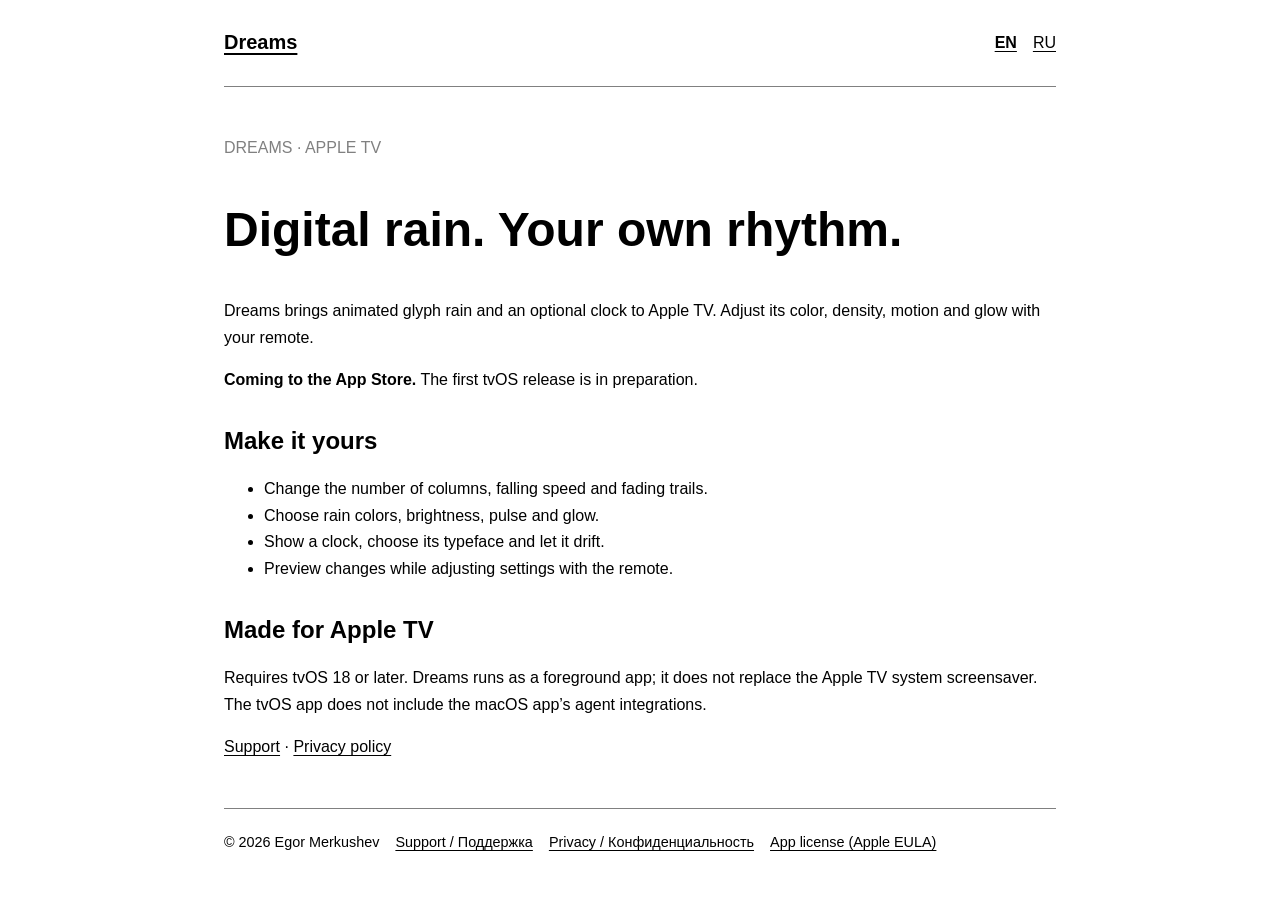
==== website/dreams/index.html @ 8d8b95d1 "Merge pull request #2 from SoundBlaster/codex/clarify-eula-link Clarify Apple EULA link labels" ====
<!doctype html>
<html lang="en"><head>
<meta charset="utf-8"><meta name="viewport" content="width=device-width, initial-scale=1">
<title>Dreams — Rain and a clock for Apple TV</title><meta name="description" content="Dreams for Apple TV: animated glyph rain, an optional clock, support and privacy information.">
<link rel="canonical" href="https://egormerkushev.ru/dreams/">
<link rel="stylesheet" href="styles.css"><script src="language.js" defer></script>
</head><body><header><a class="brand" data-local href="./">Dreams</a><nav aria-label="Language"><a href="?lang=en" data-language-choice="en" lang="en">EN</a><a href="?lang=ru" data-language-choice="ru" lang="ru">RU</a></nav></header>
<main><section lang="en" data-language="en" data-title="Dreams — Rain and a clock for Apple TV"><p class="eyebrow">DREAMS · APPLE TV</p>
<h1>Digital rain. Your own rhythm.</h1>
<p>Dreams brings animated glyph rain and an optional clock to Apple TV. Adjust its color, density, motion and glow with your remote.</p>
<p><strong>Coming to the App Store.</strong> The first tvOS release is in preparation.</p>
<h2>Make it yours</h2>
<ul><li>Change the number of columns, falling speed and fading trails.</li><li>Choose rain colors, brightness, pulse and glow.</li><li>Show a clock, choose its typeface and let it drift.</li><li>Preview changes while adjusting settings with the remote.</li></ul>
<h2>Made for Apple TV</h2><p>Requires tvOS 18 or later. Dreams runs as a foreground app; it does not replace the Apple TV system screensaver. The tvOS app does not include the macOS app’s agent integrations.</p>
<p><a data-local href="support/">Support</a> · <a data-local href="privacy/">Privacy policy</a></p></section><section lang="ru" data-language="ru" data-title="Dreams — дождь и часы для Apple TV"><p class="eyebrow">DREAMS · APPLE TV</p>
<h1>Цифровой дождь. В своём ритме.</h1>
<p>Dreams показывает на Apple TV анимированный дождь из глифов и необязательные часы. Настраивайте цвет, плотность, движение и свечение с пульта.</p>
<p><strong>Скоро в App Store.</strong> Первый релиз для tvOS готовится к выпуску.</p>
<h2>Настройте под себя</h2><ul><li>Меняйте число столбцов, скорость падения и затухание следов.</li><li>Выбирайте цвет, яркость, пульсацию и свечение.</li><li>Включайте часы, выбирайте шрифт и плавное перемещение.</li><li>Наблюдайте изменения прямо во время настройки с пульта.</li></ul>
<h2>Для Apple TV</h2><p>Нужна tvOS 18 или новее. Dreams работает как открытое приложение и не заменяет системную заставку Apple TV. Версия для tvOS не включает агентские интеграции приложения для macOS.</p>
<p><a data-local href="support/">Поддержка</a> · <a data-local href="privacy/">Конфиденциальность</a></p></section></main>
<footer><span>© 2026 Egor Merkushev</span><a data-local href="support/">Support / Поддержка</a><a data-local href="privacy/">Privacy / Конфиденциальность</a><a href="https://www.apple.com/legal/internet-services/itunes/dev/stdeula/"><span lang="en" data-language="en">App license (Apple EULA)</span><span lang="ru" data-language="ru">Лицензия приложения (Apple EULA)</span></a></footer>
</body></html>
---- website/dreams/styles.css ----
:root { color-scheme: light dark; font-family: -apple-system, BlinkMacSystemFont, "Segoe UI", sans-serif; line-height: 1.65; }
body { max-width: 52rem; margin: 0 auto; padding: 1.5rem; }
header, footer, nav { display: flex; flex-wrap: wrap; gap: 1rem; align-items: center; }
header { justify-content: space-between; padding-bottom: 1.5rem; border-bottom: 1px solid GrayText; }
.brand { font-size: 1.25rem; font-weight: 700; }
main { padding: 2rem 0; min-height: 50vh; }
h1 { line-height: 1.2; font-size: clamp(2rem, 7vw, 3rem); }
h2 { line-height: 1.3; margin-top: 2rem; }
a { color: inherit; text-underline-offset: .2em; overflow-wrap: anywhere; }
a:focus-visible { outline: 3px solid Highlight; outline-offset: 4px; }
nav a, footer a { padding: .35rem 0; }
[aria-current="page"] { font-weight: 700; }
footer { padding-top: 1rem; border-top: 1px solid GrayText; font-size: .9rem; }
.updated, .eyebrow { color: GrayText; }
[hidden] { display: none !important; }
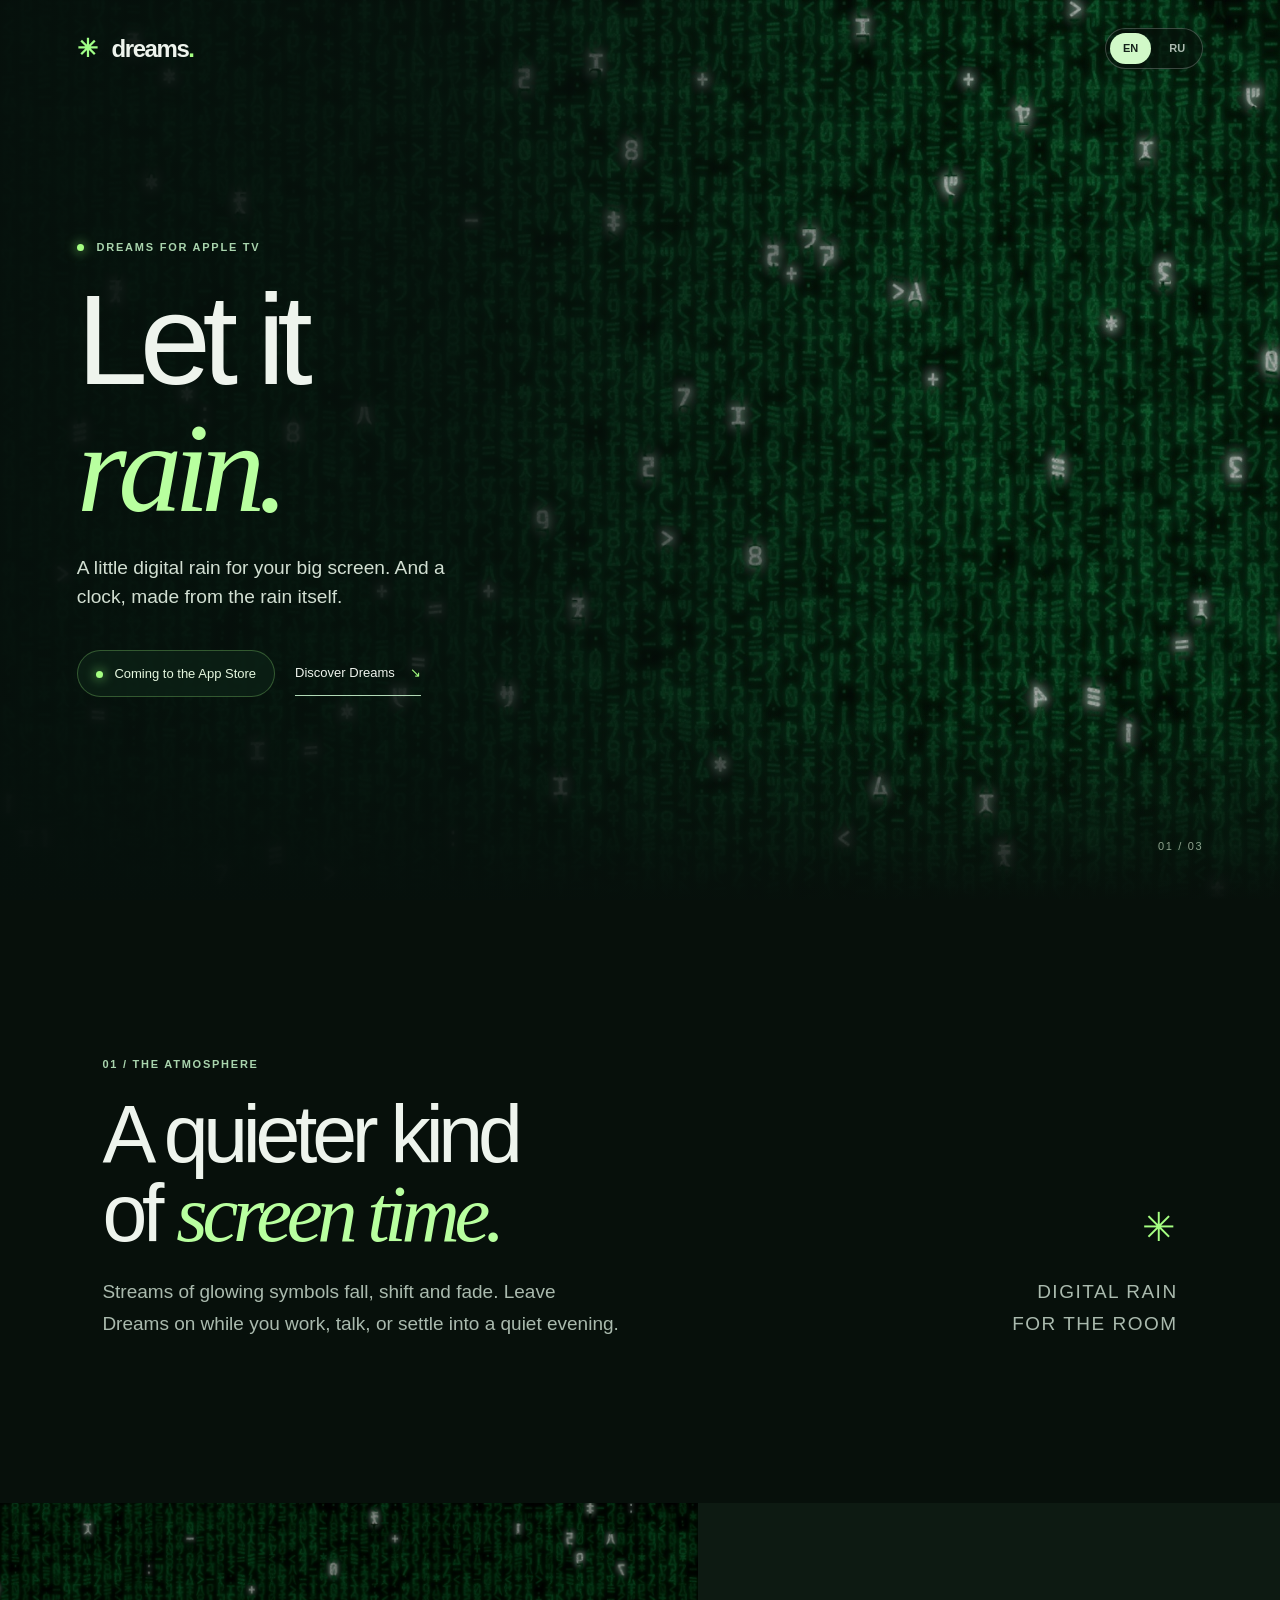
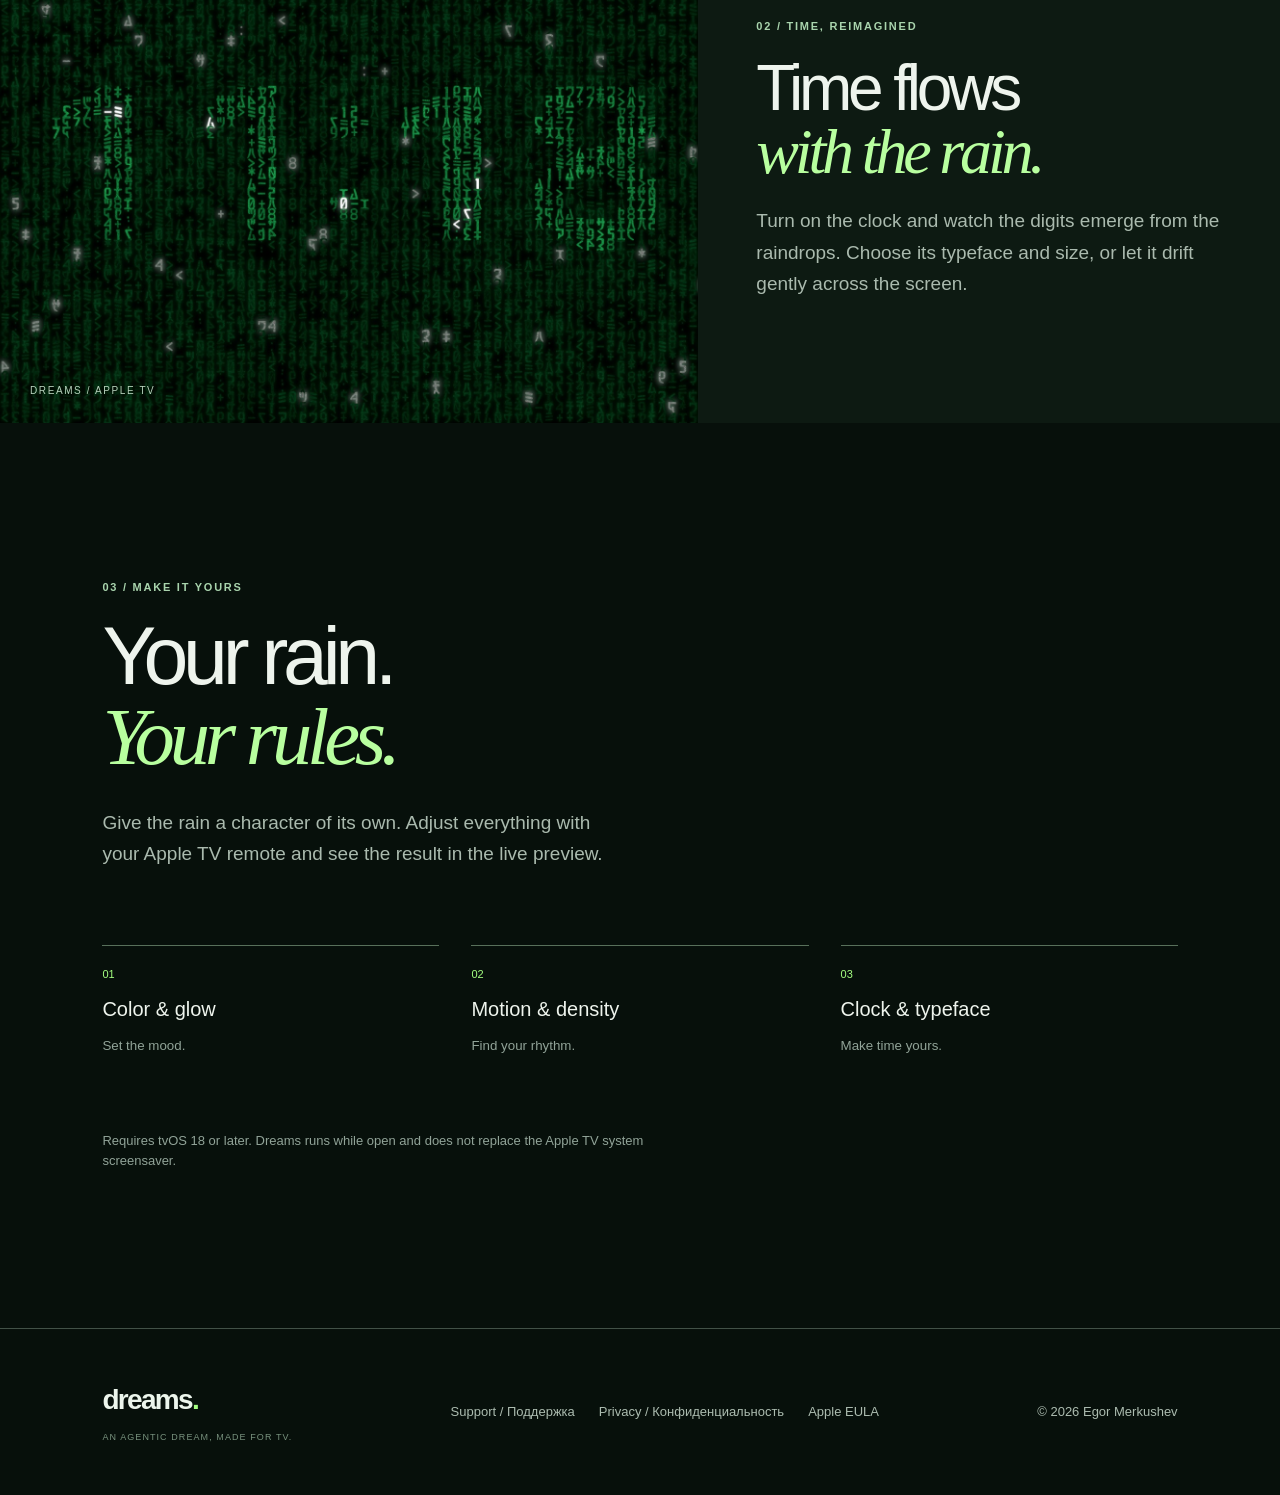
==== commit e0c4e4f9: "Merge pull request #3 from SoundBlaster/codex/dreams-landing Design Dreams TV website" ====
--- a/website/dreams/index.html
+++ b/website/dreams/index.html
@@ -1,23 +1,18 @@
 <!doctype html>
 <html lang="en"><head>
 <meta charset="utf-8"><meta name="viewport" content="width=device-width, initial-scale=1">
-<title>Dreams — Rain and a clock for Apple TV</title><meta name="description" content="Dreams for Apple TV: animated glyph rain, an optional clock, support and privacy information.">
+<title>Dreams — Digital rain for Apple TV</title><meta name="description" content="Digital rain and a clock for Apple TV. Set the mood with Dreams.">
 <link rel="canonical" href="https://egormerkushev.ru/dreams/">
-<link rel="stylesheet" href="styles.css"><script src="language.js" defer></script>
-</head><body><header><a class="brand" data-local href="./">Dreams</a><nav aria-label="Language"><a href="?lang=en" data-language-choice="en" lang="en">EN</a><a href="?lang=ru" data-language-choice="ru" lang="ru">RU</a></nav></header>
-<main><section lang="en" data-language="en" data-title="Dreams — Rain and a clock for Apple TV"><p class="eyebrow">DREAMS · APPLE TV</p>
-<h1>Digital rain. Your own rhythm.</h1>
-<p>Dreams brings animated glyph rain and an optional clock to Apple TV. Adjust its color, density, motion and glow with your remote.</p>
-<p><strong>Coming to the App Store.</strong> The first tvOS release is in preparation.</p>
-<h2>Make it yours</h2>
-<ul><li>Change the number of columns, falling speed and fading trails.</li><li>Choose rain colors, brightness, pulse and glow.</li><li>Show a clock, choose its typeface and let it drift.</li><li>Preview changes while adjusting settings with the remote.</li></ul>
-<h2>Made for Apple TV</h2><p>Requires tvOS 18 or later. Dreams runs as a foreground app; it does not replace the Apple TV system screensaver. The tvOS app does not include the macOS app’s agent integrations.</p>
-<p><a data-local href="support/">Support</a> · <a data-local href="privacy/">Privacy policy</a></p></section><section lang="ru" data-language="ru" data-title="Dreams — дождь и часы для Apple TV"><p class="eyebrow">DREAMS · APPLE TV</p>
-<h1>Цифровой дождь. В своём ритме.</h1>
-<p>Dreams показывает на Apple TV анимированный дождь из глифов и необязательные часы. Настраивайте цвет, плотность, движение и свечение с пульта.</p>
-<p><strong>Скоро в App Store.</strong> Первый релиз для tvOS готовится к выпуску.</p>
-<h2>Настройте под себя</h2><ul><li>Меняйте число столбцов, скорость падения и затухание следов.</li><li>Выбирайте цвет, яркость, пульсацию и свечение.</li><li>Включайте часы, выбирайте шрифт и плавное перемещение.</li><li>Наблюдайте изменения прямо во время настройки с пульта.</li></ul>
-<h2>Для Apple TV</h2><p>Нужна tvOS 18 или новее. Dreams работает как открытое приложение и не заменяет системную заставку Apple TV. Версия для tvOS не включает агентские интеграции приложения для macOS.</p>
-<p><a data-local href="support/">Поддержка</a> · <a data-local href="privacy/">Конфиденциальность</a></p></section></main>
-<footer><span>© 2026 Egor Merkushev</span><a data-local href="support/">Support / Поддержка</a><a data-local href="privacy/">Privacy / Конфиденциальность</a><a href="https://www.apple.com/legal/internet-services/itunes/dev/stdeula/"><span lang="en" data-language="en">App license (Apple EULA)</span><span lang="ru" data-language="ru">Лицензия приложения (Apple EULA)</span></a></footer>
+<link rel="stylesheet" href="styles.css"><link rel="stylesheet" href="landing.css"><script src="language.js" defer></script>
+</head><body class="landing">
+<header class="topbar"><a class="brand" data-local href="./"><span class="brand-mark">✳</span> dreams<span class="brand-dot">.</span></a><nav aria-label="Language"><a href="?lang=en" data-language-choice="en" lang="en">EN</a><a href="?lang=ru" data-language-choice="ru" lang="ru">RU</a></nav></header>
+<main>
+<section class="hero"><div class="hero-media" aria-hidden="true"><video autoplay muted loop playsinline preload="metadata" poster="assets/rain.jpg"><source src="assets/rain.mp4" type="video/mp4"></video></div><div class="hero-shade"></div><div class="hero-copy">
+<div lang="en" data-language="en" data-title="Dreams — Digital rain for Apple TV"><p class="kicker"><span class="dot"></span> DREAMS FOR APPLE TV</p><h1>Let it<br><em>rain.</em></h1><p class="hero-text">A little digital rain for your big screen. And a clock, made from the rain itself.</p><div class="hero-action"><span class="status"><span class="dot"></span> Coming to the App Store</span><a href="#discover">Discover Dreams <span aria-hidden="true">↘</span></a></div></div>
+<div lang="ru" data-language="ru" data-title="Dreams — цифровой дождь для Apple TV"><p class="kicker"><span class="dot"></span> DREAMS ДЛЯ APPLE TV</p><h1>Пусть идёт<br><em>дождь.</em></h1><p class="hero-text">Немного цифрового дождя на большом экране. И часы, которые складываются из его капель.</p><div class="hero-action"><span class="status"><span class="dot"></span> Скоро в App Store</span><a href="#discover">Узнать о Dreams <span aria-hidden="true">↘</span></a></div></div>
+</div><span class="hero-index" aria-hidden="true">01 / 03</span></section>
+<section id="discover" class="intro"><div lang="en" data-language="en"><p class="section-label">01 / THE ATMOSPHERE</p><h2>A quieter kind<br>of <em>screen time.</em></h2><p>Streams of glowing symbols fall, shift and fade. Leave Dreams on while you work, talk, or settle into a quiet evening.</p></div><div lang="ru" data-language="ru"><p class="section-label">01 / АТМОСФЕРА</p><h2>Немного тишины<br>на <em>большом экране.</em></h2><p>Потоки светящихся символов падают, меняются и постепенно растворяются. Оставьте Dreams фоном для работы, разговора или тихого вечера.</p></div><div class="intro-note"><span>✳</span><p>DIGITAL RAIN<br>FOR THE ROOM</p></div></section>
+<section class="clock-section"><div class="clock-image"><img src="assets/clock.jpg" alt="" loading="lazy"><span class="image-caption">DREAMS / APPLE TV</span></div><div class="clock-copy"><div lang="en" data-language="en"><p class="section-label">02 / TIME, REIMAGINED</p><h2>Time flows<br><em>with the rain.</em></h2><p>Turn on the clock and watch the digits emerge from the raindrops. Choose its typeface and size, or let it drift gently across the screen.</p></div><div lang="ru" data-language="ru"><p class="section-label">02 / ВРЕМЯ ВНУТРИ ДОЖДЯ</p><h2>Время течёт<br><em>вместе с дождём.</em></h2><p>Включите часы — цифры проступят из капель самого дождя. Выберите шрифт и размер или позвольте часам плавно перемещаться по экрану.</p></div></div></section>
+<section class="details"><div lang="en" data-language="en"><p class="section-label">03 / MAKE IT YOURS</p><h2>Your rain.<br><em>Your rules.</em></h2><p>Give the rain a character of its own. Adjust everything with your Apple TV remote and see the result in the live preview.</p><div class="detail-list"><div><span>01</span><strong>Color &amp; glow</strong><small>Set the mood.</small></div><div><span>02</span><strong>Motion &amp; density</strong><small>Find your rhythm.</small></div><div><span>03</span><strong>Clock &amp; typeface</strong><small>Make time yours.</small></div></div><p class="fine-print">Requires tvOS 18 or later. Dreams runs while open and does not replace the Apple TV system screensaver.</p></div><div lang="ru" data-language="ru"><p class="section-label">03 / НАСТРОЙТЕ ПОД СЕБЯ</p><h2>Ваш дождь.<br><em>Ваши правила.</em></h2><p>У дождя может быть свой характер. Меняйте настройки с пульта Apple TV и сразу смотрите на результат.</p><div class="detail-list"><div><span>01</span><strong>Цвет и свечение</strong><small>Создайте настроение.</small></div><div><span>02</span><strong>Движение и плотность</strong><small>Найдите свой ритм.</small></div><div><span>03</span><strong>Часы и шрифт</strong><small>Добавьте время.</small></div></div><p class="fine-print">Требуется tvOS 18 или новее. Dreams работает, пока открыт, и не заменяет системную заставку Apple TV.</p></div></section>
+</main><footer><div class="footer-brand">dreams<span>.</span><small>AN AGENTIC DREAM, MADE FOR TV.</small></div><div class="footer-links"><a data-local href="support/">Support / Поддержка</a><a data-local href="privacy/">Privacy / Конфиденциальность</a><a href="https://www.apple.com/legal/internet-services/itunes/dev/stdeula/">Apple EULA</a></div><span class="copyright">© 2026 Egor Merkushev</span></footer>
 </body></html>
--- a/website/dreams/landing.css
+++ b/website/dreams/landing.css
@@ -0,0 +1,68 @@
+:root { scroll-behavior: smooth; }
+body.landing { max-width: none; margin: 0; padding: 0; background: #07100b; color: #eef4ed; font-family: -apple-system, BlinkMacSystemFont, "Segoe UI", sans-serif; line-height: 1.5; }
+.landing * { box-sizing: border-box; }
+.landing a { text-decoration: none; }
+.landing .topbar { position: absolute; z-index: 3; top: 0; width: 100%; padding: 28px 6%; border: 0; }
+.landing .brand { font-size: 24px; font-weight: 700; letter-spacing: -.06em; }
+.brand-mark { color: #a0ff87; display: inline-block; font-size: 25px; margin-right: 10px; }
+.brand-dot, .footer-brand span { color: #a5ff82; }
+.landing nav { gap: 5px; border: 1px solid #ffffff38; padding: 4px; border-radius: 40px; background: #07100b99; }
+.landing nav a { font: 600 11px/1 sans-serif; padding: 10px 13px; border-radius: 30px; color: #acbbb0; }
+.landing nav a[aria-current] { background: #d1f9c8; color: #14221a; }
+.landing main { padding: 0; }
+.hero { position: relative; min-height: min(850px, 100svh); min-height: max(670px, 100svh); display: flex; align-items: center; overflow: hidden; background: #020906; }
+.hero-media, .hero-shade { position: absolute; inset: 0; }
+.hero-media video { width: 100%; height: 100%; object-fit: cover; opacity: .8; }
+.hero-shade { background: linear-gradient(90deg, #06100cf5 0%, #06100cd9 35%, #06100c38 75%), linear-gradient(0deg,#07100b 0%,transparent 22%); }
+.hero-copy { z-index: 1; width: min(900px, 90%); padding: 140px 6% 115px; }
+.kicker, .section-label { color: #a9d4ad; letter-spacing: .16em; font-size: 11px; font-weight: 700; }
+.dot { display: inline-block; width: 7px; height: 7px; background: #a5ff82; border-radius: 50%; margin-right: 8px; box-shadow: 0 0 12px #8aff79; }
+.landing h1, .landing h2 { font-weight: 500; letter-spacing: -.065em; margin: 22px 0; line-height: .99; }
+.landing h1 { font-size: clamp(76px, 10vw, 160px); }
+.landing h2 { font-size: clamp(48px, 6.3vw, 96px); }
+.landing h1 em, .landing h2 em { color: #b8ff9f; font-family: Georgia, serif; font-weight: 400; font-style: italic; letter-spacing: -.065em; }
+.hero-text { max-width: 420px; font-size: clamp(17px, 1.5vw, 21px); color: #d2dfd2; }
+.hero-action { display: flex; align-items: center; flex-wrap: wrap; gap: 20px; margin-top: 38px; font-size: 13px; }
+.status { border-radius: 40px; color: #e5f7df; border: 1px solid #a5ff8244; background: #0c2216c9; padding: 13px 18px; }
+.hero-action a { padding: 12px 0; border-bottom: 1px solid #b1d9b6; }
+.hero-action a span { color: #a5ff82; margin-left: 12px; }
+.hero-index { position: absolute; right: 6%; bottom: 46px; color: #8ca18c; font-size: 11px; letter-spacing: .15em; }
+.intro, .details { padding: 145px 8%; max-width: 1600px; margin: auto; }
+.intro { display: flex; justify-content: space-between; align-items: end; gap: 30px; }
+.intro > div:first-child, .intro > div:nth-child(2) { max-width: 760px; }
+.intro p:not(.section-label), .clock-copy p:not(.section-label), .details > div > p:not(.section-label):not(.fine-print) { max-width: 520px; font-size: 19px; line-height: 1.65; color: #aabaae; }
+.intro-note { color: #78927e; font-size: 10px; letter-spacing: .15em; text-align: right; flex: none; }
+.intro-note span { color: #a5ff82; font-size: 40px; }
+.clock-section { display: grid; grid-template-columns: 1.2fr 1fr; align-items: center; background: #0d1a12; }
+.clock-image { position: relative; overflow: hidden; min-height: 520px; }
+.clock-image img { width: 100%; height: 100%; position: absolute; object-fit: cover; }
+.image-caption { position: absolute; bottom: 25px; left: 30px; color: #b5d1bb; font-size: 10px; letter-spacing: .16em; }
+.clock-copy { padding: 90px 10%; }
+.clock-copy h2 { font-size: clamp(45px, 5vw, 76px); }
+.details h2 { margin-bottom: 30px; }
+.detail-list { display: grid; grid-template-columns: repeat(3, 1fr); gap: 32px; margin: 75px 0; }
+.detail-list div { border-top: 1px solid #58705b; padding-top: 20px; display: grid; gap: 12px; }
+.detail-list span { color: #a5ff82; font-size: 11px; }
+.detail-list strong { font-size: 20px; font-weight: 500; }
+.detail-list small, .fine-print { color: #91a398; }
+.fine-print { font-size: 13px; max-width: 570px; }
+.landing footer { border-top: 1px solid #425147; padding: 50px 8%; display: flex; justify-content: space-between; gap: 35px; font-size: 13px; color: #acbcb0; }
+.footer-brand { font-size: 28px; letter-spacing: -.06em; color: #ecf5ec; font-weight: 700; }
+.footer-brand small { display: block; font-size: 9px; letter-spacing: .12em; font-weight: 500; margin-top: 10px; color: #78927e; }
+.footer-links { display: flex; flex-wrap: wrap; gap: 24px; }
+@media (max-width: 700px) {
+  .landing .topbar { padding: 22px 6%; }
+  .hero { min-height: 760px; min-height: 100svh; }
+  .hero-shade { background: linear-gradient(90deg, #06100ce8, #06100c65), linear-gradient(0deg,#07100b,transparent 35%); }
+  .hero-copy { width: 100%; padding: 130px 6% 110px; }
+  .landing h1 { font-size: clamp(68px, 13vw, 105px); }
+  .intro, .details { padding: 90px 7%; }
+  .intro-note { display: none; }
+  .clock-section { grid-template-columns: 1fr; }
+  .clock-image { min-height: 300px; }
+  .clock-copy { padding: 70px 7% 90px; }
+  .detail-list { grid-template-columns: 1fr; gap: 22px; margin: 50px 0; }
+  .landing footer { align-items: start; flex-direction: column; padding: 45px 7%; }
+  .footer-links { flex-direction: column; gap: 12px; }
+}
+@media (prefers-reduced-motion: reduce) { :root { scroll-behavior: auto; } .hero-media video { visibility: hidden; } .hero-media { background: center/cover url("assets/rain.jpg"); } }
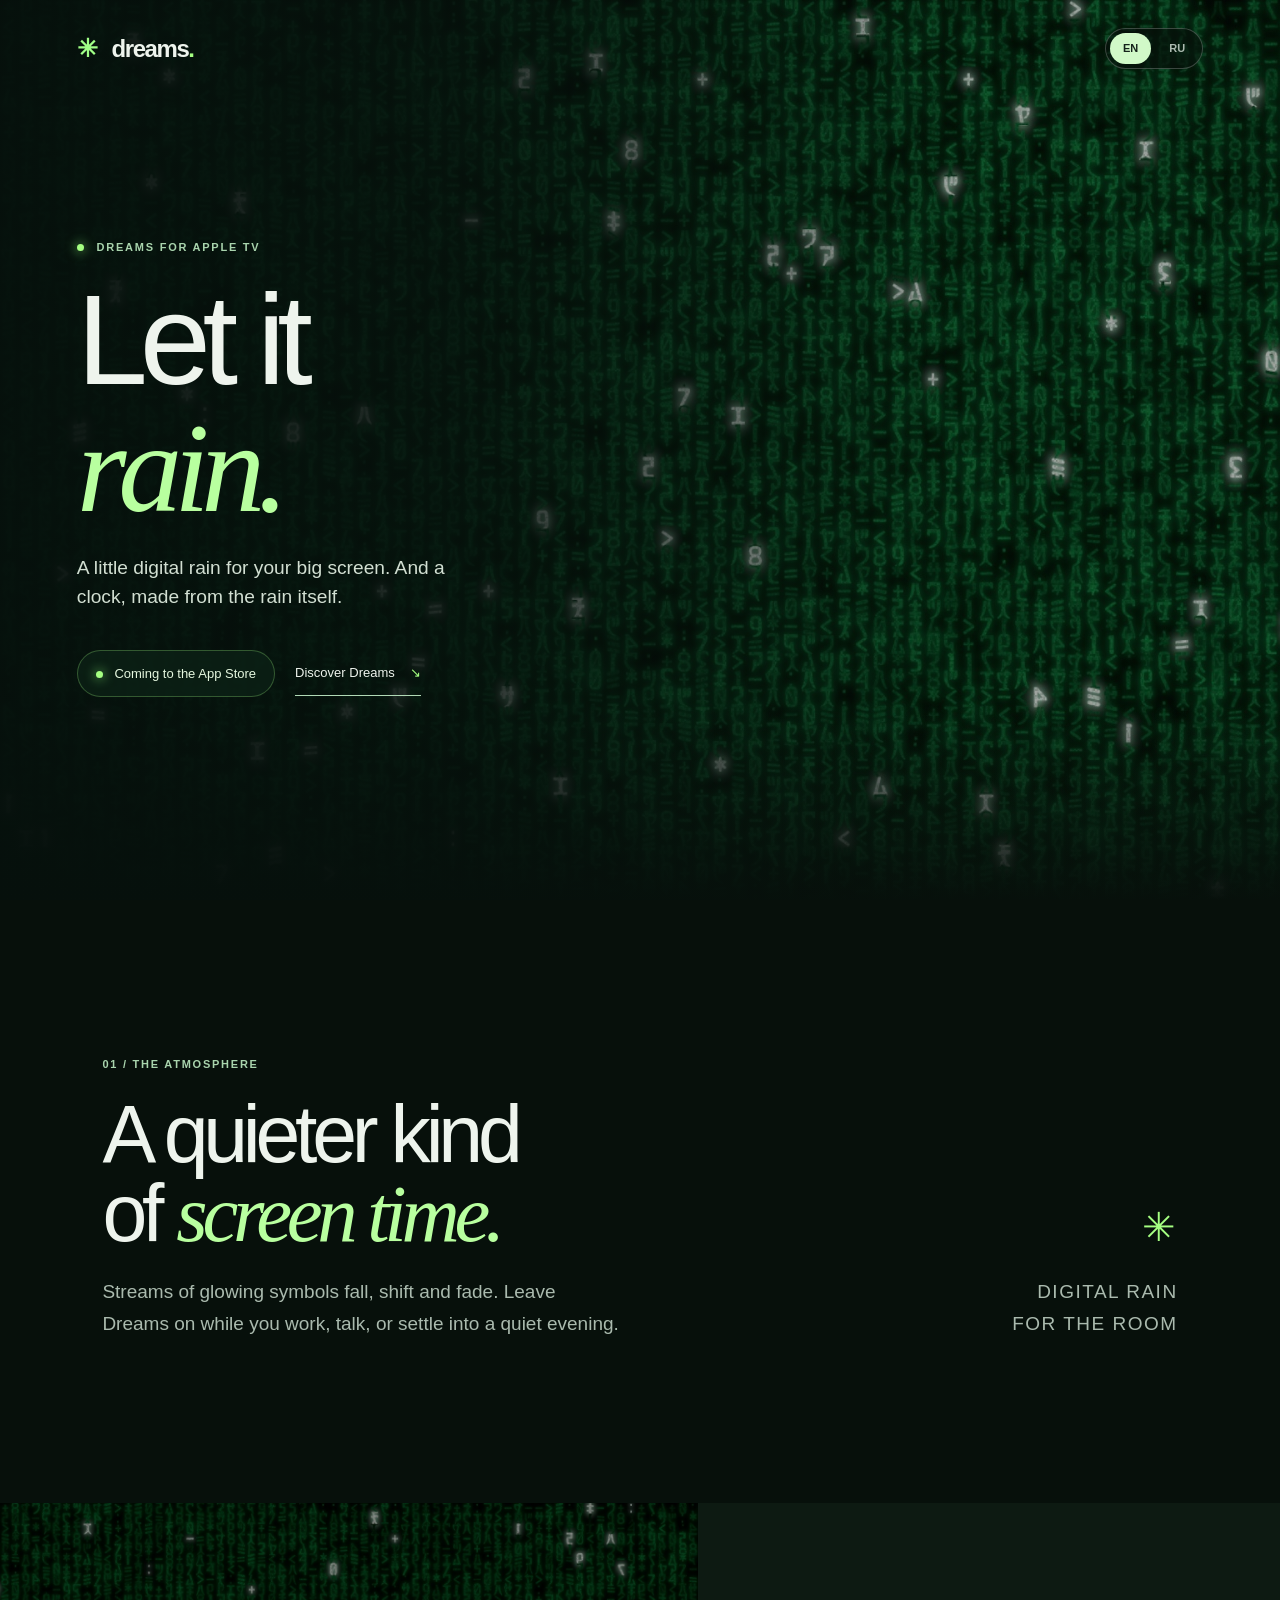
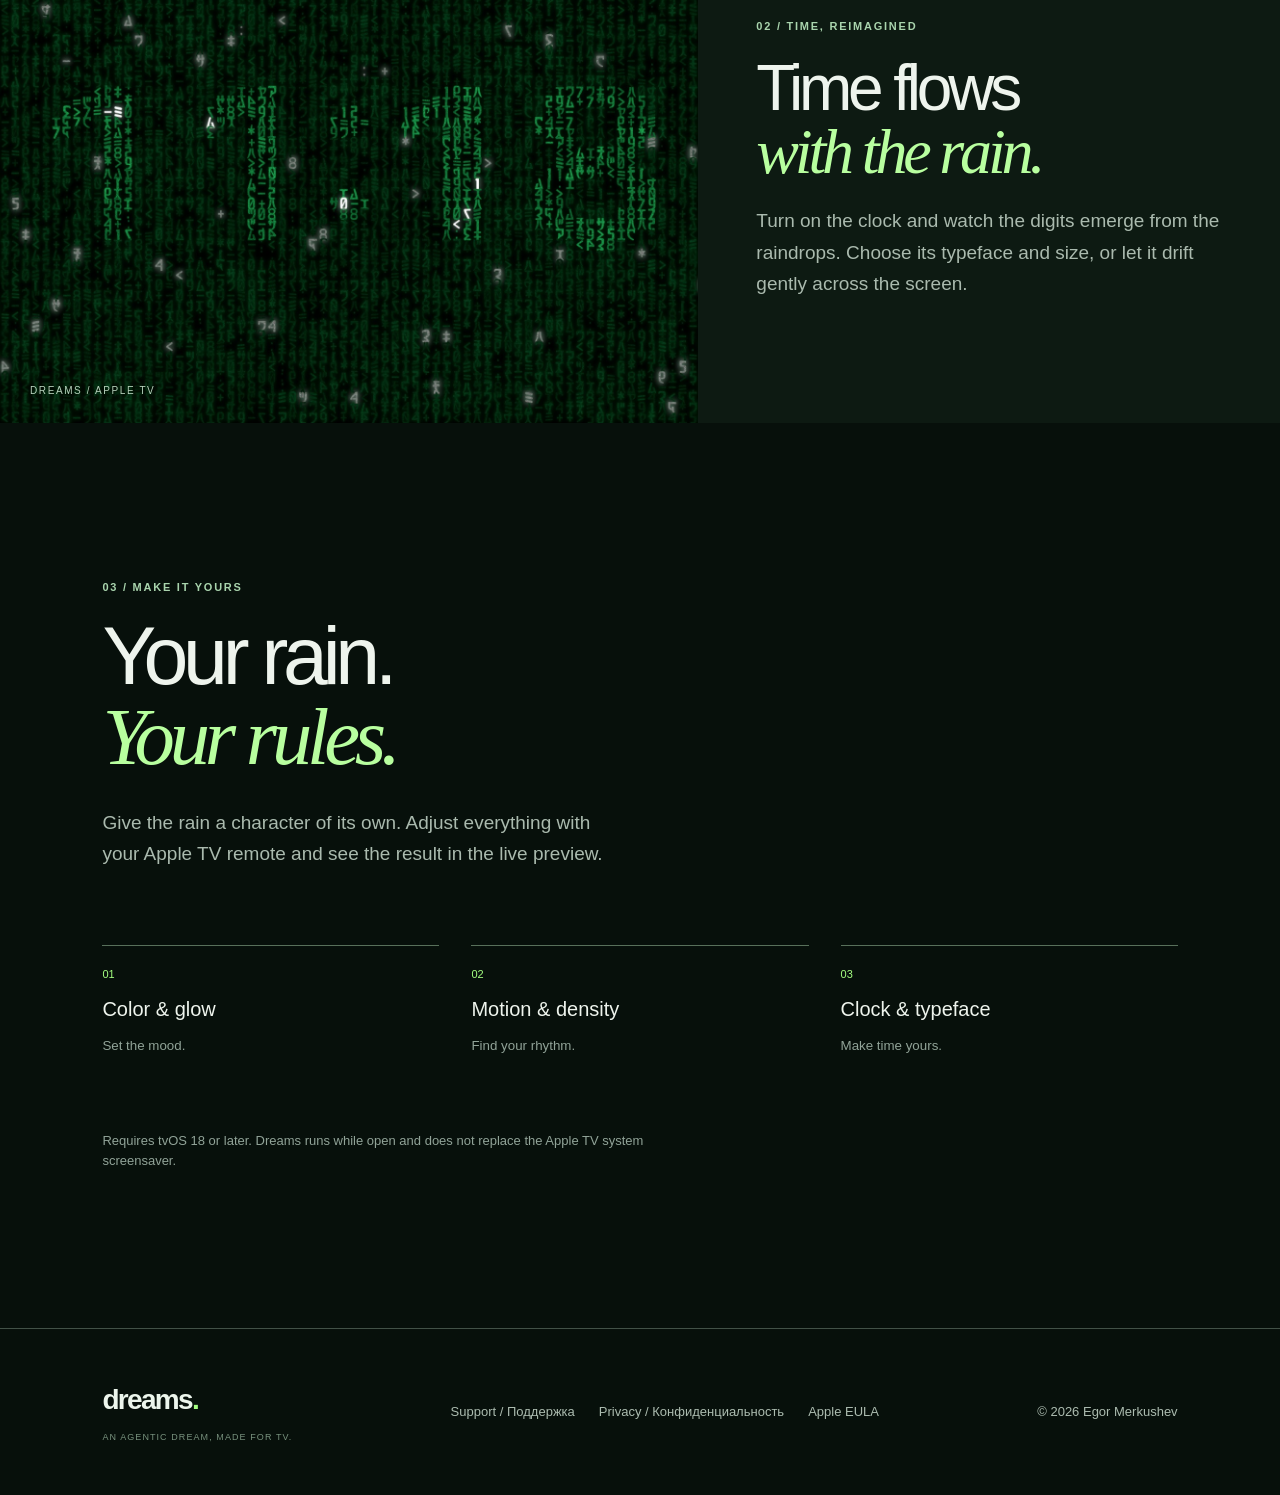
==== commit 54e973c4: "Remove decorative hero counter" ====
--- a/website/dreams/index.html
+++ b/website/dreams/index.html
@@ -10,7 +10,7 @@
 <section class="hero"><div class="hero-media" aria-hidden="true"><video autoplay muted loop playsinline preload="metadata" poster="assets/rain.jpg"><source src="assets/rain.mp4" type="video/mp4"></video></div><div class="hero-shade"></div><div class="hero-copy">
 <div lang="en" data-language="en" data-title="Dreams — Digital rain for Apple TV"><p class="kicker"><span class="dot"></span> DREAMS FOR APPLE TV</p><h1>Let it<br><em>rain.</em></h1><p class="hero-text">A little digital rain for your big screen. And a clock, made from the rain itself.</p><div class="hero-action"><span class="status"><span class="dot"></span> Coming to the App Store</span><a href="#discover">Discover Dreams <span aria-hidden="true">↘</span></a></div></div>
 <div lang="ru" data-language="ru" data-title="Dreams — цифровой дождь для Apple TV"><p class="kicker"><span class="dot"></span> DREAMS ДЛЯ APPLE TV</p><h1>Пусть идёт<br><em>дождь.</em></h1><p class="hero-text">Немного цифрового дождя на большом экране. И часы, которые складываются из его капель.</p><div class="hero-action"><span class="status"><span class="dot"></span> Скоро в App Store</span><a href="#discover">Узнать о Dreams <span aria-hidden="true">↘</span></a></div></div>
-</div><span class="hero-index" aria-hidden="true">01 / 03</span></section>
+</div></section>
 <section id="discover" class="intro"><div lang="en" data-language="en"><p class="section-label">01 / THE ATMOSPHERE</p><h2>A quieter kind<br>of <em>screen time.</em></h2><p>Streams of glowing symbols fall, shift and fade. Leave Dreams on while you work, talk, or settle into a quiet evening.</p></div><div lang="ru" data-language="ru"><p class="section-label">01 / АТМОСФЕРА</p><h2>Немного тишины<br>на <em>большом экране.</em></h2><p>Потоки светящихся символов падают, меняются и постепенно растворяются. Оставьте Dreams фоном для работы, разговора или тихого вечера.</p></div><div class="intro-note"><span>✳</span><p>DIGITAL RAIN<br>FOR THE ROOM</p></div></section>
 <section class="clock-section"><div class="clock-image"><img src="assets/clock.jpg" alt="" loading="lazy"><span class="image-caption">DREAMS / APPLE TV</span></div><div class="clock-copy"><div lang="en" data-language="en"><p class="section-label">02 / TIME, REIMAGINED</p><h2>Time flows<br><em>with the rain.</em></h2><p>Turn on the clock and watch the digits emerge from the raindrops. Choose its typeface and size, or let it drift gently across the screen.</p></div><div lang="ru" data-language="ru"><p class="section-label">02 / ВРЕМЯ ВНУТРИ ДОЖДЯ</p><h2>Время течёт<br><em>вместе с дождём.</em></h2><p>Включите часы — цифры проступят из капель самого дождя. Выберите шрифт и размер или позвольте часам плавно перемещаться по экрану.</p></div></div></section>
 <section class="details"><div lang="en" data-language="en"><p class="section-label">03 / MAKE IT YOURS</p><h2>Your rain.<br><em>Your rules.</em></h2><p>Give the rain a character of its own. Adjust everything with your Apple TV remote and see the result in the live preview.</p><div class="detail-list"><div><span>01</span><strong>Color &amp; glow</strong><small>Set the mood.</small></div><div><span>02</span><strong>Motion &amp; density</strong><small>Find your rhythm.</small></div><div><span>03</span><strong>Clock &amp; typeface</strong><small>Make time yours.</small></div></div><p class="fine-print">Requires tvOS 18 or later. Dreams runs while open and does not replace the Apple TV system screensaver.</p></div><div lang="ru" data-language="ru"><p class="section-label">03 / НАСТРОЙТЕ ПОД СЕБЯ</p><h2>Ваш дождь.<br><em>Ваши правила.</em></h2><p>У дождя может быть свой характер. Меняйте настройки с пульта Apple TV и сразу смотрите на результат.</p><div class="detail-list"><div><span>01</span><strong>Цвет и свечение</strong><small>Создайте настроение.</small></div><div><span>02</span><strong>Движение и плотность</strong><small>Найдите свой ритм.</small></div><div><span>03</span><strong>Часы и шрифт</strong><small>Добавьте время.</small></div></div><p class="fine-print">Требуется tvOS 18 или новее. Dreams работает, пока открыт, и не заменяет системную заставку Apple TV.</p></div></section>
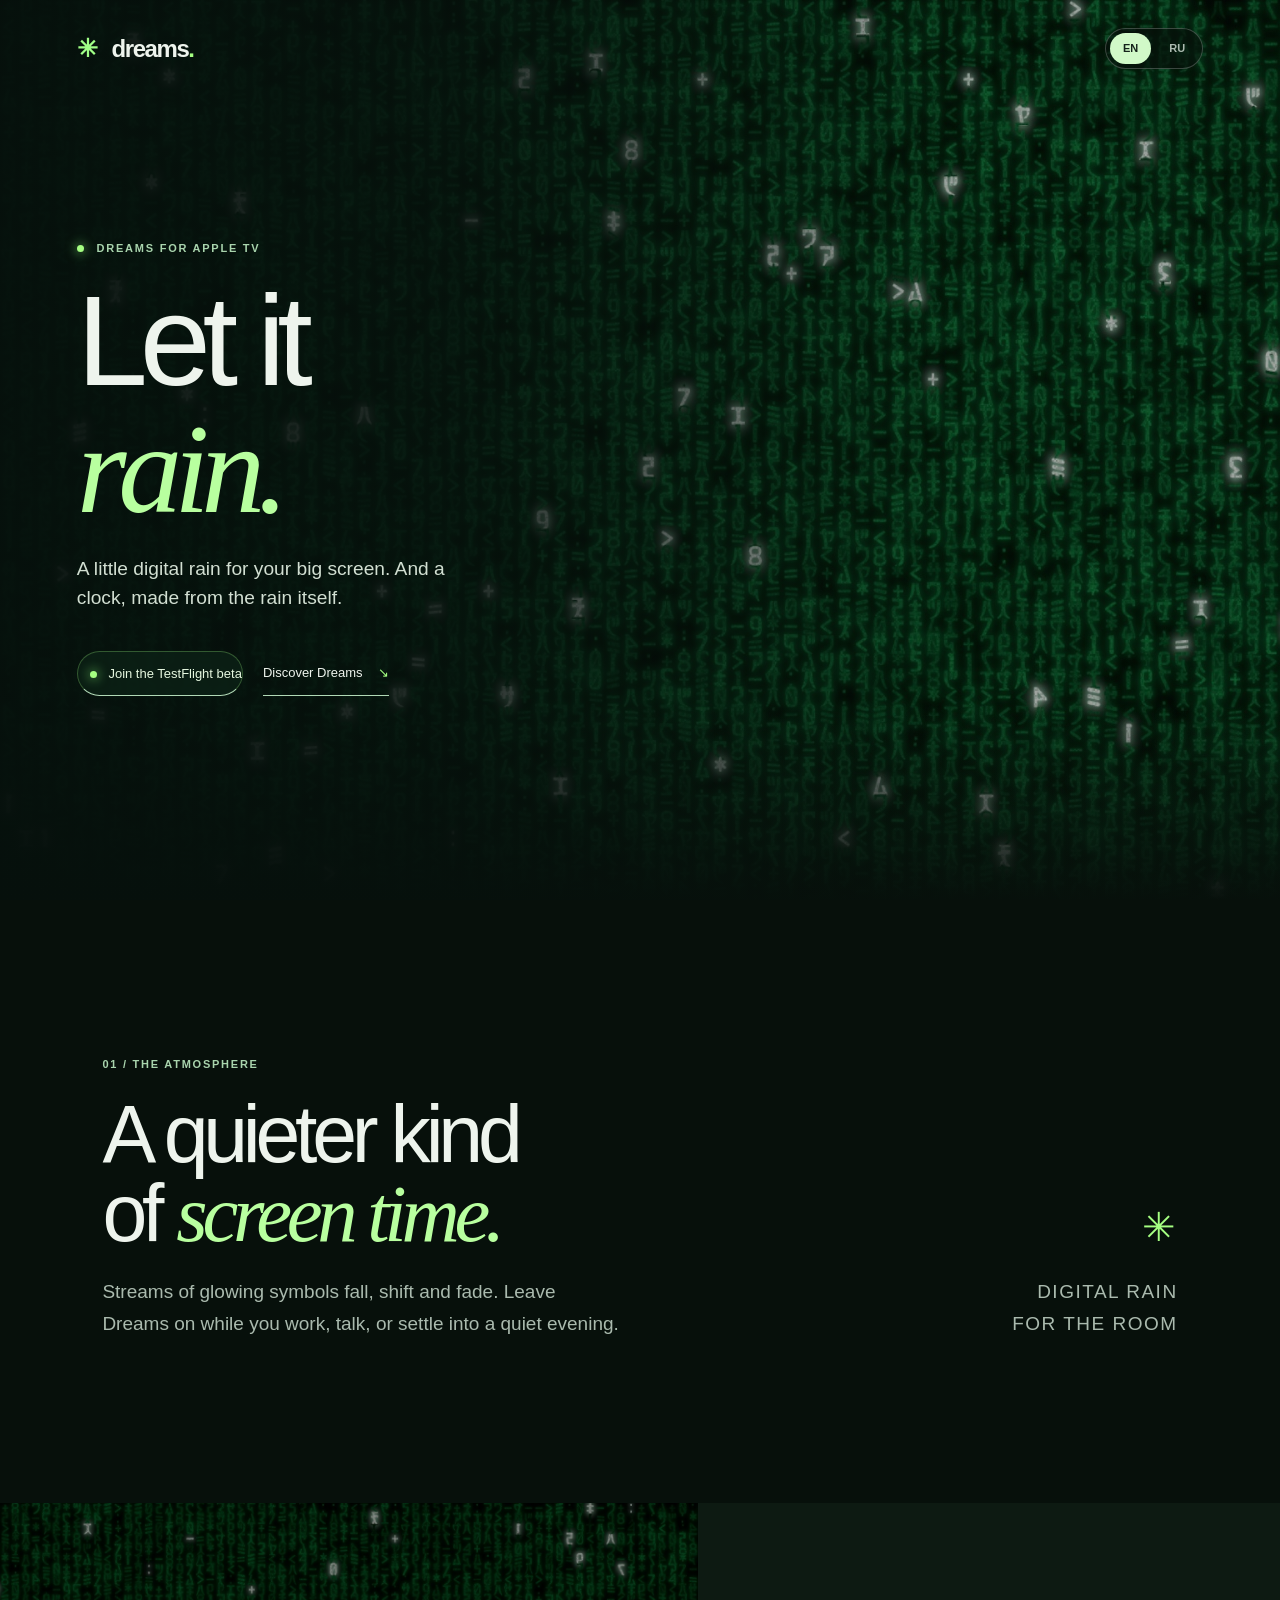
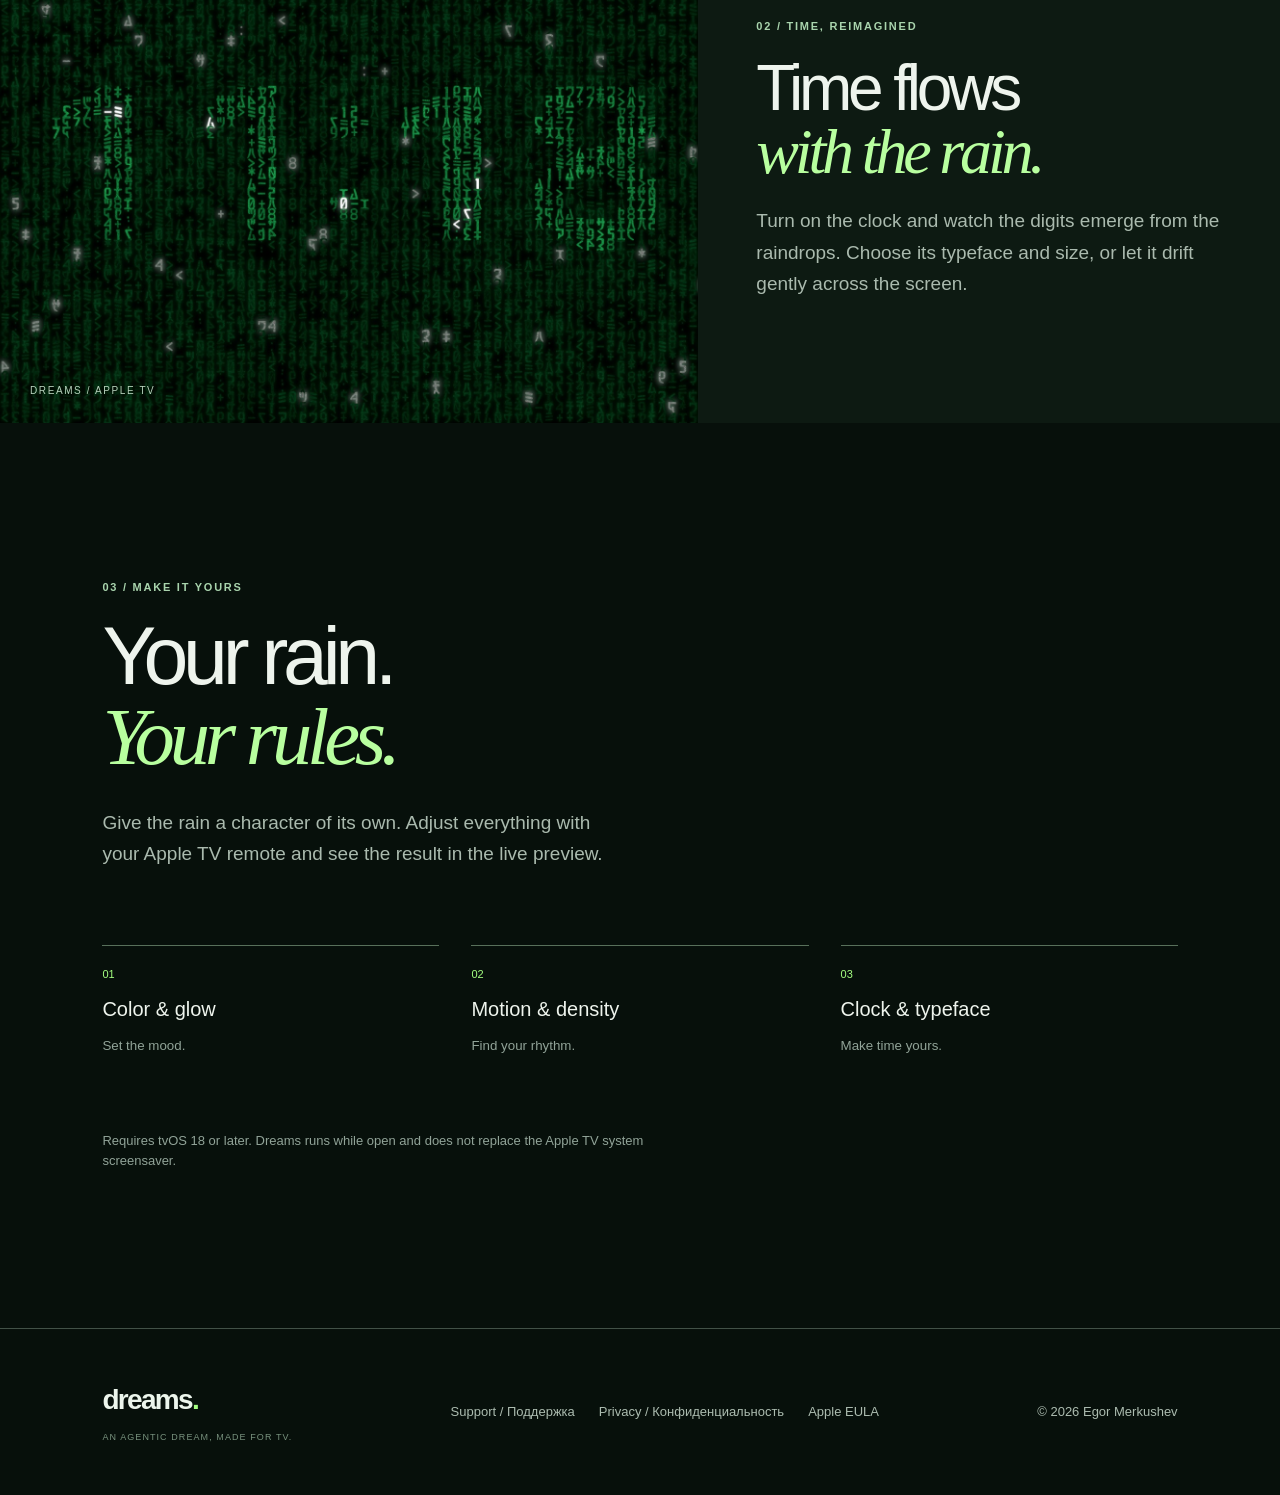
==== commit c239b464: "Link to public Dreams TV TestFlight beta" ====
--- a/website/dreams/index.html
+++ b/website/dreams/index.html
@@ -8,8 +8,8 @@
 <header class="topbar"><a class="brand" data-local href="./"><span class="brand-mark">✳</span> dreams<span class="brand-dot">.</span></a><nav aria-label="Language"><a href="?lang=en" data-language-choice="en" lang="en">EN</a><a href="?lang=ru" data-language-choice="ru" lang="ru">RU</a></nav></header>
 <main>
 <section class="hero"><div class="hero-media" aria-hidden="true"><video autoplay muted loop playsinline preload="metadata" poster="assets/rain.jpg"><source src="assets/rain.mp4" type="video/mp4"></video></div><div class="hero-shade"></div><div class="hero-copy">
-<div lang="en" data-language="en" data-title="Dreams — Digital rain for Apple TV"><p class="kicker"><span class="dot"></span> DREAMS FOR APPLE TV</p><h1>Let it<br><em>rain.</em></h1><p class="hero-text">A little digital rain for your big screen. And a clock, made from the rain itself.</p><div class="hero-action"><span class="status"><span class="dot"></span> Coming to the App Store</span><a href="#discover">Discover Dreams <span aria-hidden="true">↘</span></a></div></div>
-<div lang="ru" data-language="ru" data-title="Dreams — цифровой дождь для Apple TV"><p class="kicker"><span class="dot"></span> DREAMS ДЛЯ APPLE TV</p><h1>Пусть идёт<br><em>дождь.</em></h1><p class="hero-text">Немного цифрового дождя на большом экране. И часы, которые складываются из его капель.</p><div class="hero-action"><span class="status"><span class="dot"></span> Скоро в App Store</span><a href="#discover">Узнать о Dreams <span aria-hidden="true">↘</span></a></div></div>
+<div lang="en" data-language="en" data-title="Dreams — Digital rain for Apple TV"><p class="kicker"><span class="dot"></span> DREAMS FOR APPLE TV</p><h1>Let it<br><em>rain.</em></h1><p class="hero-text">A little digital rain for your big screen. And a clock, made from the rain itself.</p><div class="hero-action"><a class="status" href="https://testflight.apple.com/join/Va6ewx4H"><span class="dot"></span> Join the TestFlight beta</a><a href="#discover">Discover Dreams <span aria-hidden="true">↘</span></a></div></div>
+<div lang="ru" data-language="ru" data-title="Dreams — цифровой дождь для Apple TV"><p class="kicker"><span class="dot"></span> DREAMS ДЛЯ APPLE TV</p><h1>Пусть идёт<br><em>дождь.</em></h1><p class="hero-text">Немного цифрового дождя на большом экране. И часы, которые складываются из его капель.</p><div class="hero-action"><a class="status" href="https://testflight.apple.com/join/Va6ewx4H"><span class="dot"></span> Попробовать в TestFlight</a><a href="#discover">Узнать о Dreams <span aria-hidden="true">↘</span></a></div></div>
 </div></section>
 <section id="discover" class="intro"><div lang="en" data-language="en"><p class="section-label">01 / THE ATMOSPHERE</p><h2>A quieter kind<br>of <em>screen time.</em></h2><p>Streams of glowing symbols fall, shift and fade. Leave Dreams on while you work, talk, or settle into a quiet evening.</p></div><div lang="ru" data-language="ru"><p class="section-label">01 / АТМОСФЕРА</p><h2>Немного тишины<br>на <em>большом экране.</em></h2><p>Потоки светящихся символов падают, меняются и постепенно растворяются. Оставьте Dreams фоном для работы, разговора или тихого вечера.</p></div><div class="intro-note"><span>✳</span><p>DIGITAL RAIN<br>FOR THE ROOM</p></div></section>
 <section class="clock-section"><div class="clock-image"><img src="assets/clock.jpg" alt="" loading="lazy"><span class="image-caption">DREAMS / APPLE TV</span></div><div class="clock-copy"><div lang="en" data-language="en"><p class="section-label">02 / TIME, REIMAGINED</p><h2>Time flows<br><em>with the rain.</em></h2><p>Turn on the clock and watch the digits emerge from the raindrops. Choose its typeface and size, or let it drift gently across the screen.</p></div><div lang="ru" data-language="ru"><p class="section-label">02 / ВРЕМЯ ВНУТРИ ДОЖДЯ</p><h2>Время течёт<br><em>вместе с дождём.</em></h2><p>Включите часы — цифры проступят из капель самого дождя. Выберите шрифт и размер или позвольте часам плавно перемещаться по экрану.</p></div></div></section>
--- a/website/dreams/landing.css
+++ b/website/dreams/landing.css
@@ -26,7 +26,6 @@
 .status { border-radius: 40px; color: #e5f7df; border: 1px solid #a5ff8244; background: #0c2216c9; padding: 13px 18px; }
 .hero-action a { padding: 12px 0; border-bottom: 1px solid #b1d9b6; }
 .hero-action a span { color: #a5ff82; margin-left: 12px; }
-.hero-index { position: absolute; right: 6%; bottom: 46px; color: #8ca18c; font-size: 11px; letter-spacing: .15em; }
 .intro, .details { padding: 145px 8%; max-width: 1600px; margin: auto; }
 .intro { display: flex; justify-content: space-between; align-items: end; gap: 30px; }
 .intro > div:first-child, .intro > div:nth-child(2) { max-width: 760px; }
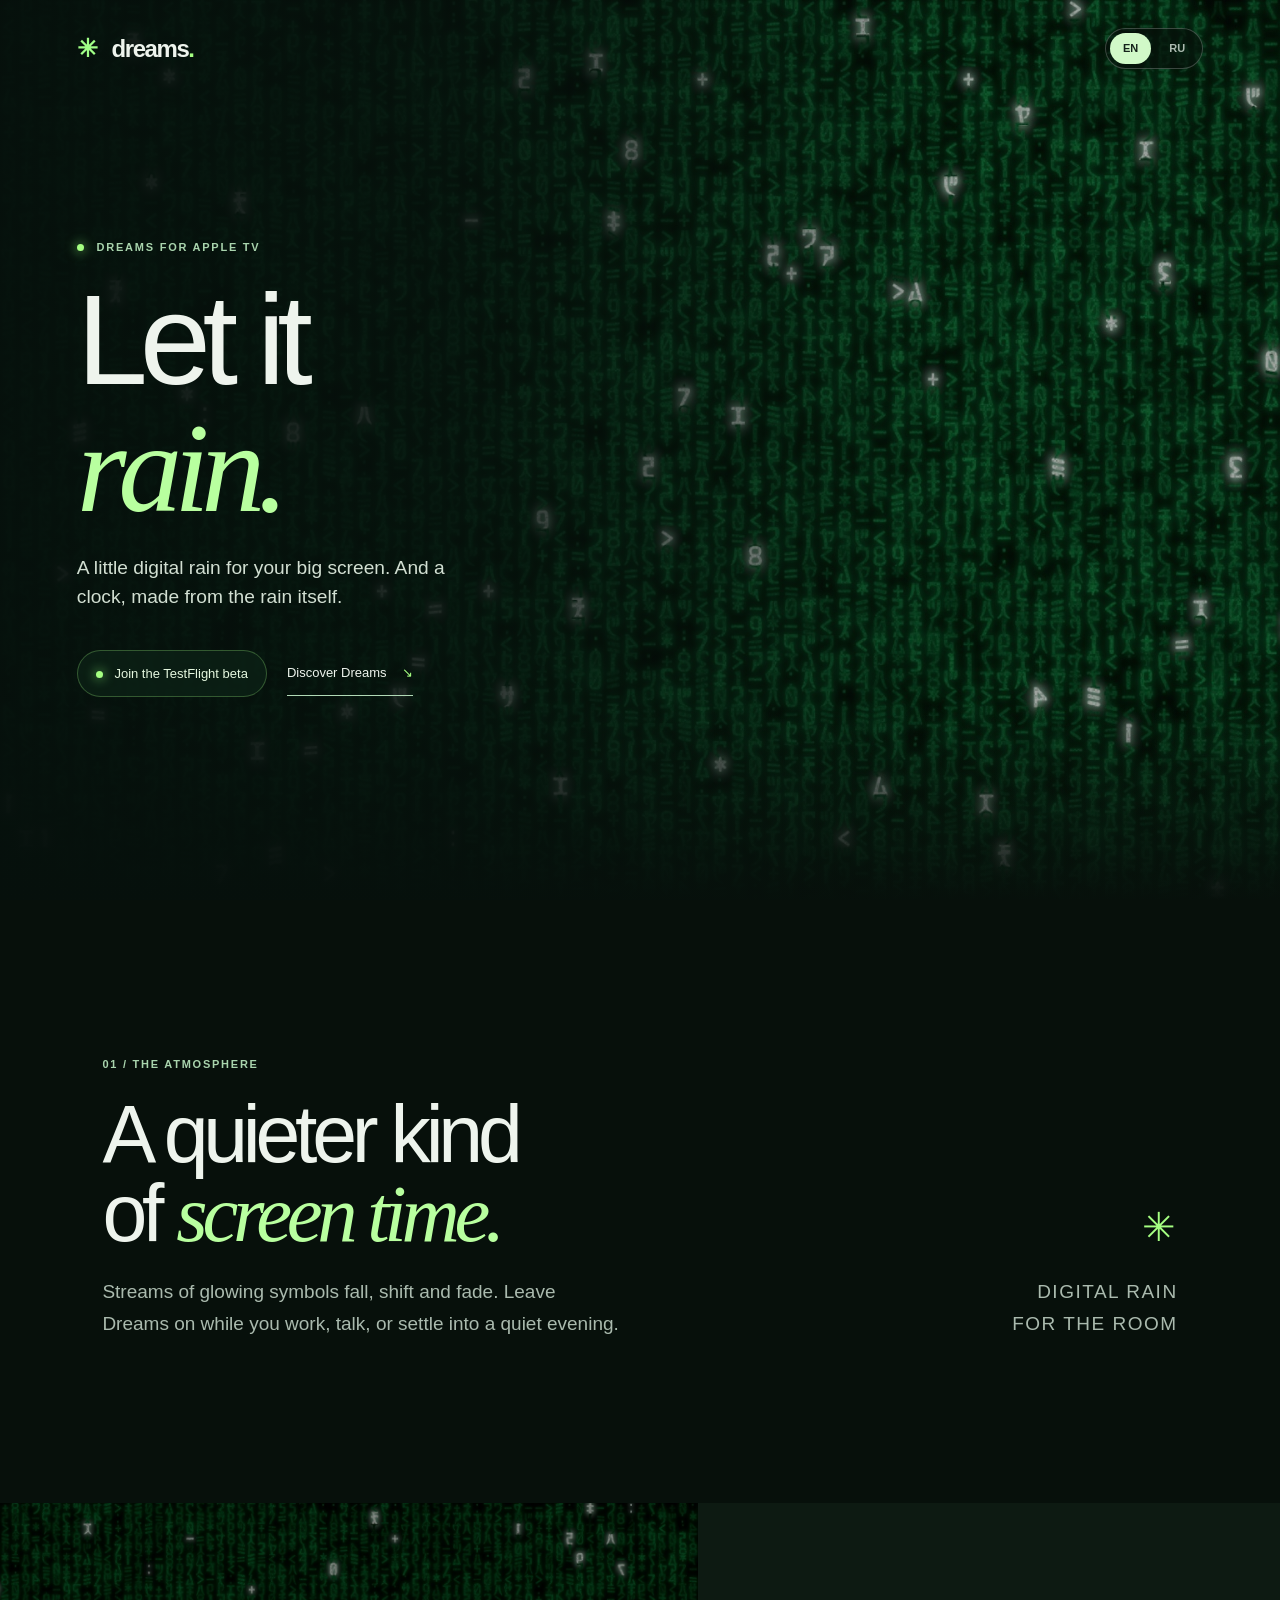
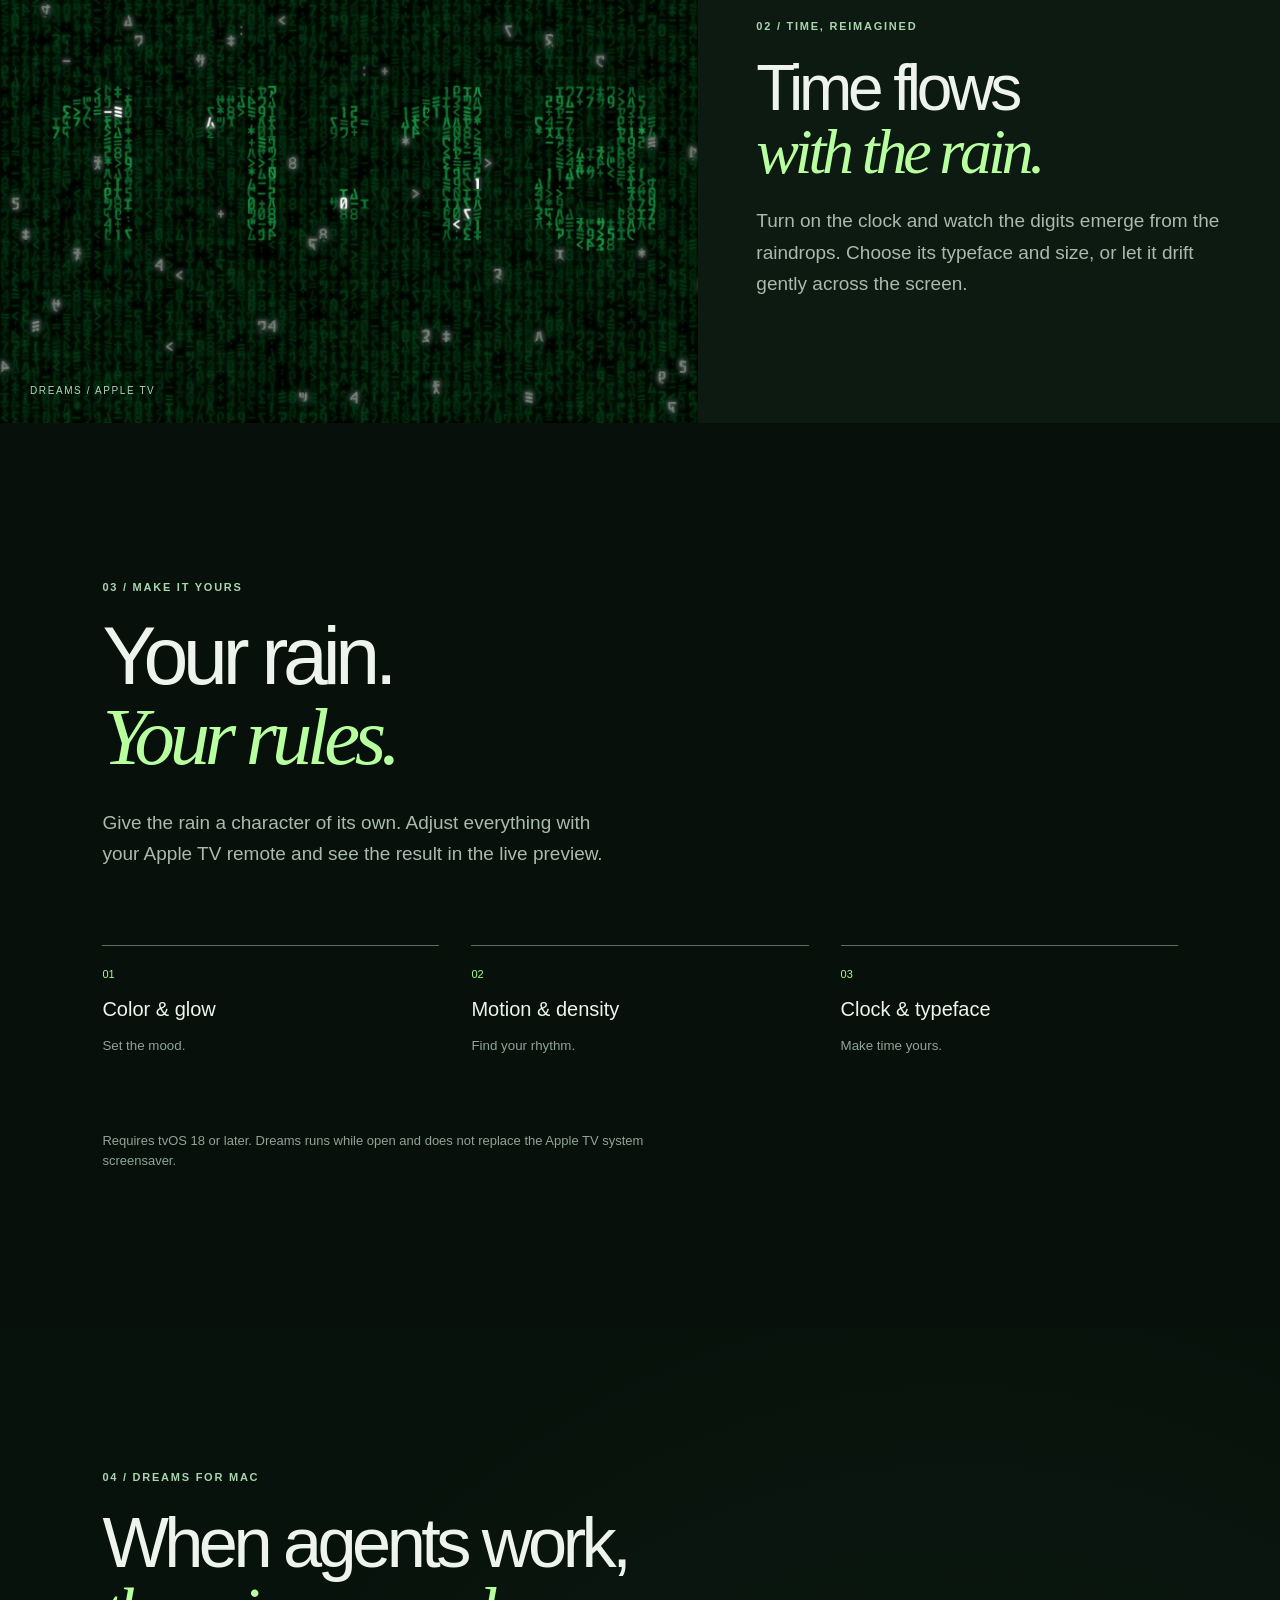
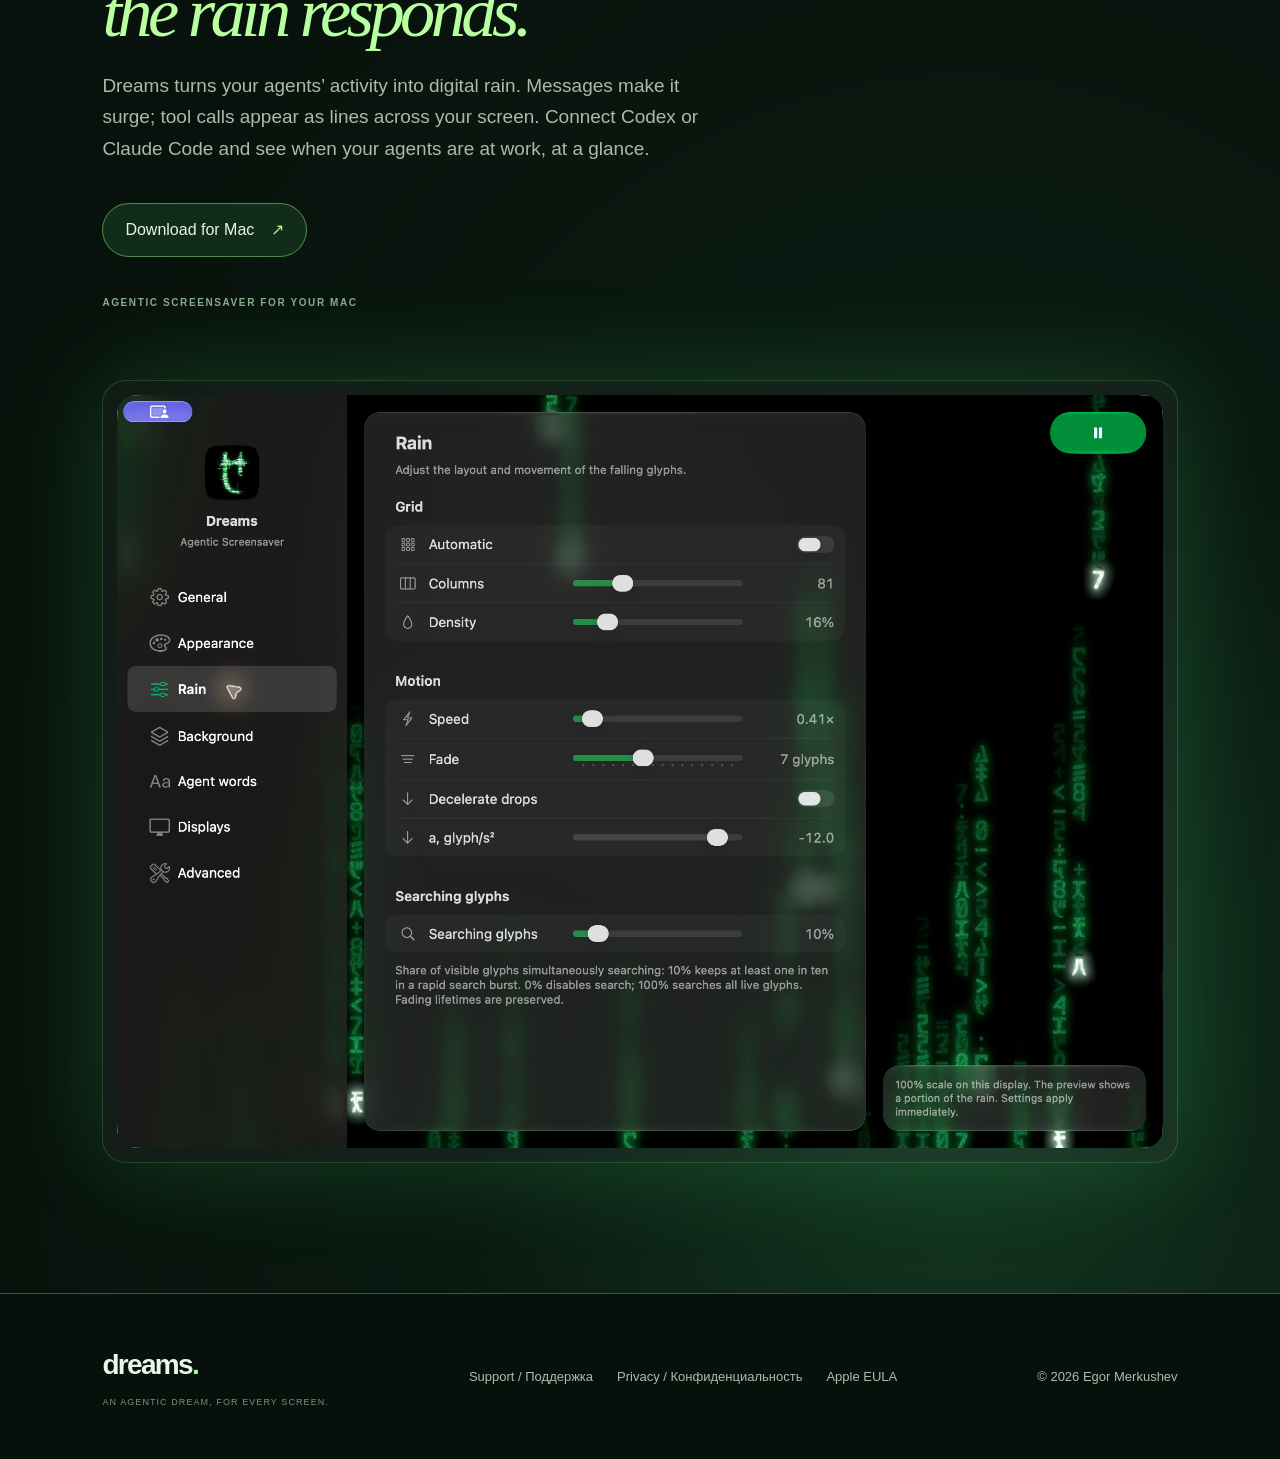
==== commit 412f0ac8: "Add Dreams for Mac landing section" ====
--- a/website/dreams/index.html
+++ b/website/dreams/index.html
@@ -14,5 +14,6 @@
 <section id="discover" class="intro"><div lang="en" data-language="en"><p class="section-label">01 / THE ATMOSPHERE</p><h2>A quieter kind<br>of <em>screen time.</em></h2><p>Streams of glowing symbols fall, shift and fade. Leave Dreams on while you work, talk, or settle into a quiet evening.</p></div><div lang="ru" data-language="ru"><p class="section-label">01 / АТМОСФЕРА</p><h2>Немного тишины<br>на <em>большом экране.</em></h2><p>Потоки светящихся символов падают, меняются и постепенно растворяются. Оставьте Dreams фоном для работы, разговора или тихого вечера.</p></div><div class="intro-note"><span>✳</span><p>DIGITAL RAIN<br>FOR THE ROOM</p></div></section>
 <section class="clock-section"><div class="clock-image"><img src="assets/clock.jpg" alt="" loading="lazy"><span class="image-caption">DREAMS / APPLE TV</span></div><div class="clock-copy"><div lang="en" data-language="en"><p class="section-label">02 / TIME, REIMAGINED</p><h2>Time flows<br><em>with the rain.</em></h2><p>Turn on the clock and watch the digits emerge from the raindrops. Choose its typeface and size, or let it drift gently across the screen.</p></div><div lang="ru" data-language="ru"><p class="section-label">02 / ВРЕМЯ ВНУТРИ ДОЖДЯ</p><h2>Время течёт<br><em>вместе с дождём.</em></h2><p>Включите часы — цифры проступят из капель самого дождя. Выберите шрифт и размер или позвольте часам плавно перемещаться по экрану.</p></div></div></section>
 <section class="details"><div lang="en" data-language="en"><p class="section-label">03 / MAKE IT YOURS</p><h2>Your rain.<br><em>Your rules.</em></h2><p>Give the rain a character of its own. Adjust everything with your Apple TV remote and see the result in the live preview.</p><div class="detail-list"><div><span>01</span><strong>Color &amp; glow</strong><small>Set the mood.</small></div><div><span>02</span><strong>Motion &amp; density</strong><small>Find your rhythm.</small></div><div><span>03</span><strong>Clock &amp; typeface</strong><small>Make time yours.</small></div></div><p class="fine-print">Requires tvOS 18 or later. Dreams runs while open and does not replace the Apple TV system screensaver.</p></div><div lang="ru" data-language="ru"><p class="section-label">03 / НАСТРОЙТЕ ПОД СЕБЯ</p><h2>Ваш дождь.<br><em>Ваши правила.</em></h2><p>У дождя может быть свой характер. Меняйте настройки с пульта Apple TV и сразу смотрите на результат.</p><div class="detail-list"><div><span>01</span><strong>Цвет и свечение</strong><small>Создайте настроение.</small></div><div><span>02</span><strong>Движение и плотность</strong><small>Найдите свой ритм.</small></div><div><span>03</span><strong>Часы и шрифт</strong><small>Добавьте время.</small></div></div><p class="fine-print">Требуется tvOS 18 или новее. Dreams работает, пока открыт, и не заменяет системную заставку Apple TV.</p></div></section>
-</main><footer><div class="footer-brand">dreams<span>.</span><small>AN AGENTIC DREAM, MADE FOR TV.</small></div><div class="footer-links"><a data-local href="support/">Support / Поддержка</a><a data-local href="privacy/">Privacy / Конфиденциальность</a><a href="https://www.apple.com/legal/internet-services/itunes/dev/stdeula/">Apple EULA</a></div><span class="copyright">© 2026 Egor Merkushev</span></footer>
+<section class="mac-section" id="mac"><div class="mac-heading"><div lang="en" data-language="en"><p class="section-label">04 / DREAMS FOR MAC</p><h2>When agents work,<br><em>the rain responds.</em></h2><p>Dreams turns your agents’ activity into digital rain. Messages make it surge; tool calls appear as lines across your screen. Connect Codex or Claude Code and see when your agents are at work, at a glance.</p><a class="mac-link" href="https://github.com/SoundBlaster/Dreams/releases/latest">Download for Mac <span aria-hidden="true">↗</span></a><p class="mac-caption">AGENTIC SCREENSAVER FOR YOUR MAC</p></div><div lang="ru" data-language="ru"><p class="section-label">04 / DREAMS ДЛЯ MAC</p><h2>Агенты работают.<br><em>Дождь оживает.</em></h2><p>Dreams превращает работу агентов в цифровой дождь. Сообщения усиливают его, а вызовы инструментов появляются строками на экране. Подключите Codex или Claude Code, чтобы с одного взгляда видеть, когда агенты заняты.</p><a class="mac-link" href="https://github.com/SoundBlaster/Dreams/releases/latest">Скачать для Mac <span aria-hidden="true">↗</span></a><p class="mac-caption">AGENTIC SCREENSAVER ДЛЯ ВАШЕГО MAC</p></div></div><div class="mac-window"><div lang="en" data-language="en"><img src="assets/mac-settings.jpg" alt="Dreams for Mac settings window with rain controls and a live preview" loading="lazy"></div><div lang="ru" data-language="ru"><img src="assets/mac-settings.jpg" alt="Окно настроек Dreams для Mac с параметрами дождя и живым превью" loading="lazy"></div></div></section>
+</main><footer><div class="footer-brand">dreams<span>.</span><small>AN AGENTIC DREAM, FOR EVERY SCREEN.</small></div><div class="footer-links"><a data-local href="support/">Support / Поддержка</a><a data-local href="privacy/">Privacy / Конфиденциальность</a><a href="https://www.apple.com/legal/internet-services/itunes/dev/stdeula/">Apple EULA</a></div><span class="copyright">© 2026 Egor Merkushev</span></footer>
 </body></html>
--- a/website/dreams/landing.css
+++ b/website/dreams/landing.css
@@ -24,8 +24,8 @@
 .hero-text { max-width: 420px; font-size: clamp(17px, 1.5vw, 21px); color: #d2dfd2; }
 .hero-action { display: flex; align-items: center; flex-wrap: wrap; gap: 20px; margin-top: 38px; font-size: 13px; }
 .status { border-radius: 40px; color: #e5f7df; border: 1px solid #a5ff8244; background: #0c2216c9; padding: 13px 18px; }
-.hero-action a { padding: 12px 0; border-bottom: 1px solid #b1d9b6; }
-.hero-action a span { color: #a5ff82; margin-left: 12px; }
+.hero-action a:not(.status) { padding: 12px 0; border-bottom: 1px solid #b1d9b6; }
+.hero-action a:not(.status) span { color: #a5ff82; margin-left: 12px; }
 .intro, .details { padding: 145px 8%; max-width: 1600px; margin: auto; }
 .intro { display: flex; justify-content: space-between; align-items: end; gap: 30px; }
 .intro > div:first-child, .intro > div:nth-child(2) { max-width: 760px; }
@@ -45,6 +45,16 @@
 .detail-list strong { font-size: 20px; font-weight: 500; }
 .detail-list small, .fine-print { color: #91a398; }
 .fine-print { font-size: 13px; max-width: 570px; }
+.mac-section { overflow: hidden; padding: 130px 8%; background: radial-gradient(ellipse at 75% 85%, #143a23 0%, #0a1a11 37%, #08120c 75%); }
+.mac-heading { max-width: 1440px; margin: 0 auto 70px; }
+.mac-heading h2 { font-size: clamp(46px, 5.5vw, 84px); }
+.mac-heading p:not(.section-label):not(.mac-caption) { max-width: 630px; font-size: 19px; line-height: 1.65; color: #aabaae; }
+.mac-link { display: inline-block; margin-top: 20px; padding: 14px 22px; border: 1px solid #a5ff8270; border-radius: 40px; color: #e5f7df; background: #112c1b; }
+.mac-link span { color: #a5ff82; margin-left: 12px; }
+.mac-link:hover, .mac-link:focus-visible { background: #1b4329; }
+.mac-caption { margin-top: 38px; color: #8aa890; font-size: 10px; font-weight: 700; letter-spacing: .16em; }
+.mac-window { max-width: 1200px; margin: 0 auto; padding: 14px; border: 1px solid #a5ff822b; border-radius: 24px; background: #ffffff0a; box-shadow: 0 0 100px #46eb7530; }
+.mac-window img { display: block; width: 100%; height: auto; border-radius: 20px; }
 .landing footer { border-top: 1px solid #425147; padding: 50px 8%; display: flex; justify-content: space-between; gap: 35px; font-size: 13px; color: #acbcb0; }
 .footer-brand { font-size: 28px; letter-spacing: -.06em; color: #ecf5ec; font-weight: 700; }
 .footer-brand small { display: block; font-size: 9px; letter-spacing: .12em; font-weight: 500; margin-top: 10px; color: #78927e; }
@@ -61,6 +71,11 @@
   .clock-image { min-height: 300px; }
   .clock-copy { padding: 70px 7% 90px; }
   .detail-list { grid-template-columns: 1fr; gap: 22px; margin: 50px 0; }
+  .mac-section { padding: 90px 7%; }
+  .mac-heading { margin-bottom: 45px; }
+  .mac-heading p:not(.section-label):not(.mac-caption) { font-size: 17px; }
+  .mac-window { padding: 7px; border-radius: 16px; }
+  .mac-window img { border-radius: 9px; }
   .landing footer { align-items: start; flex-direction: column; padding: 45px 7%; }
   .footer-links { flex-direction: column; gap: 12px; }
 }
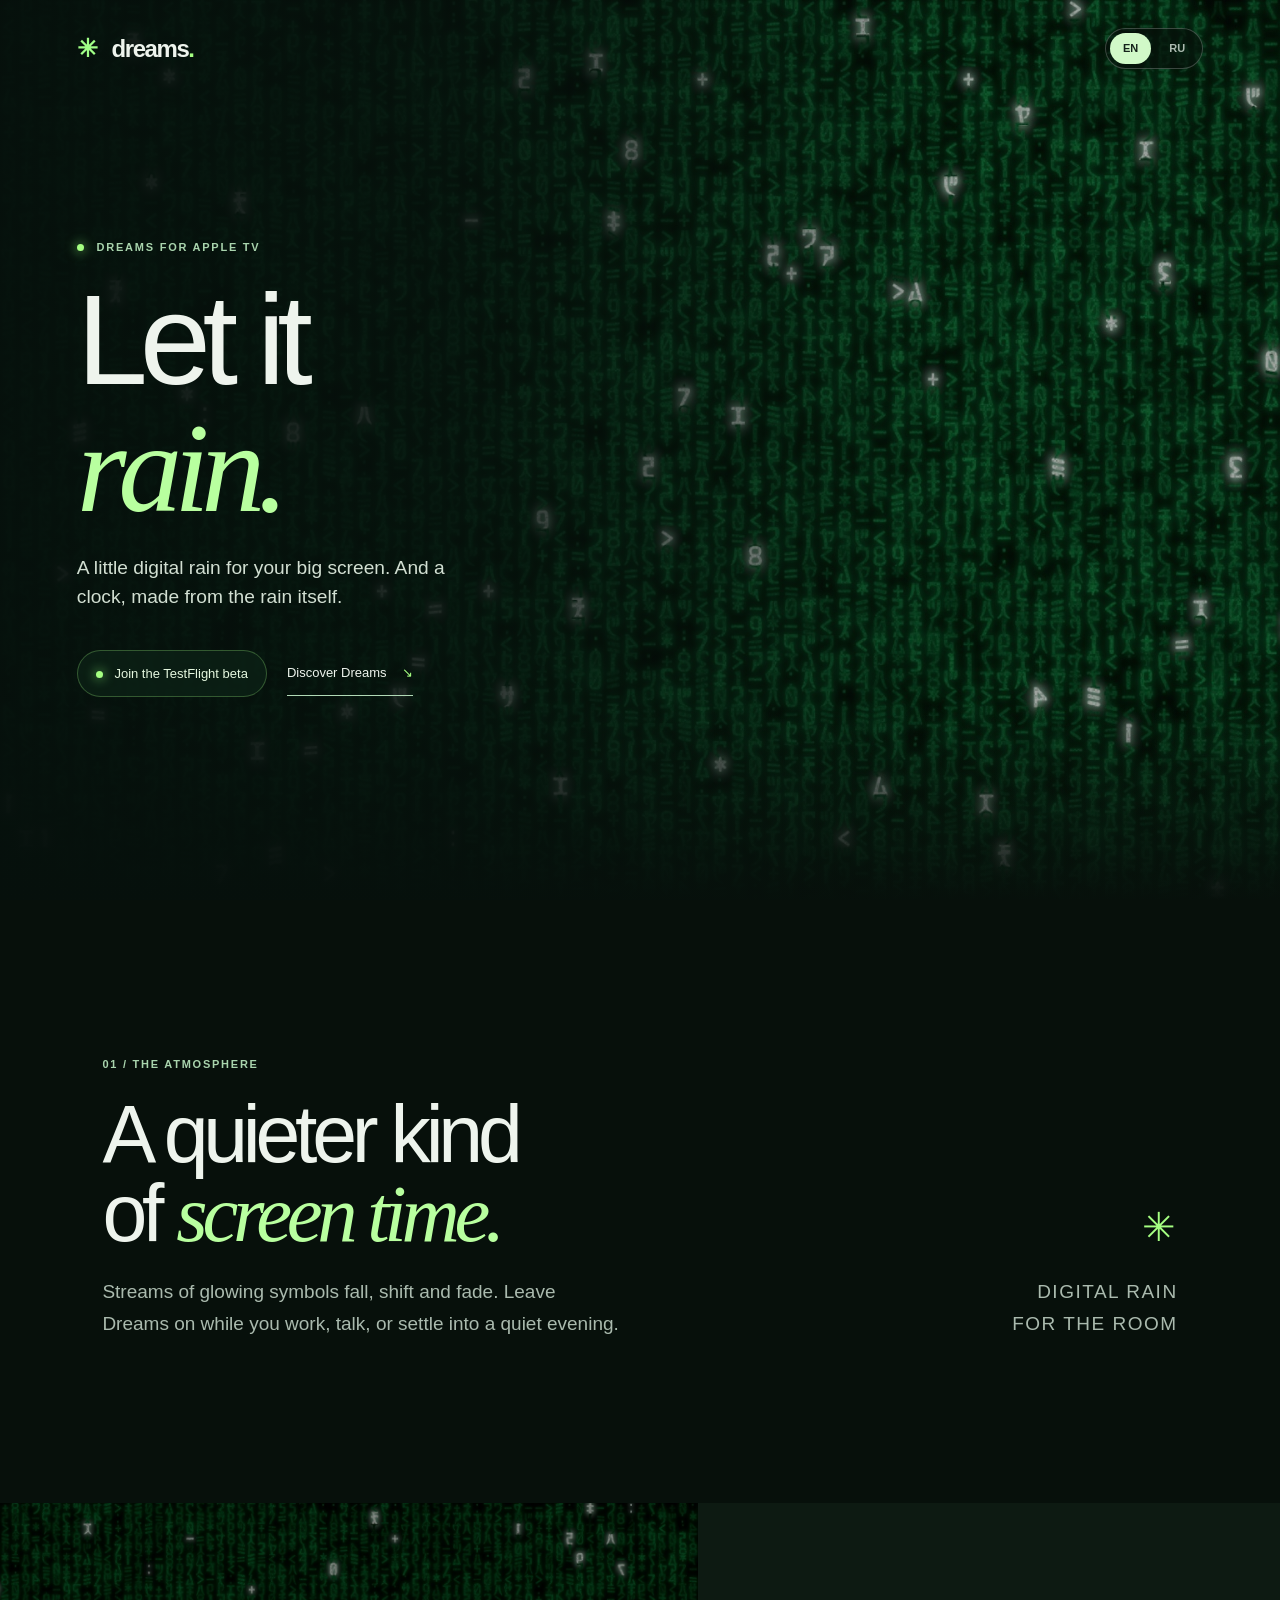
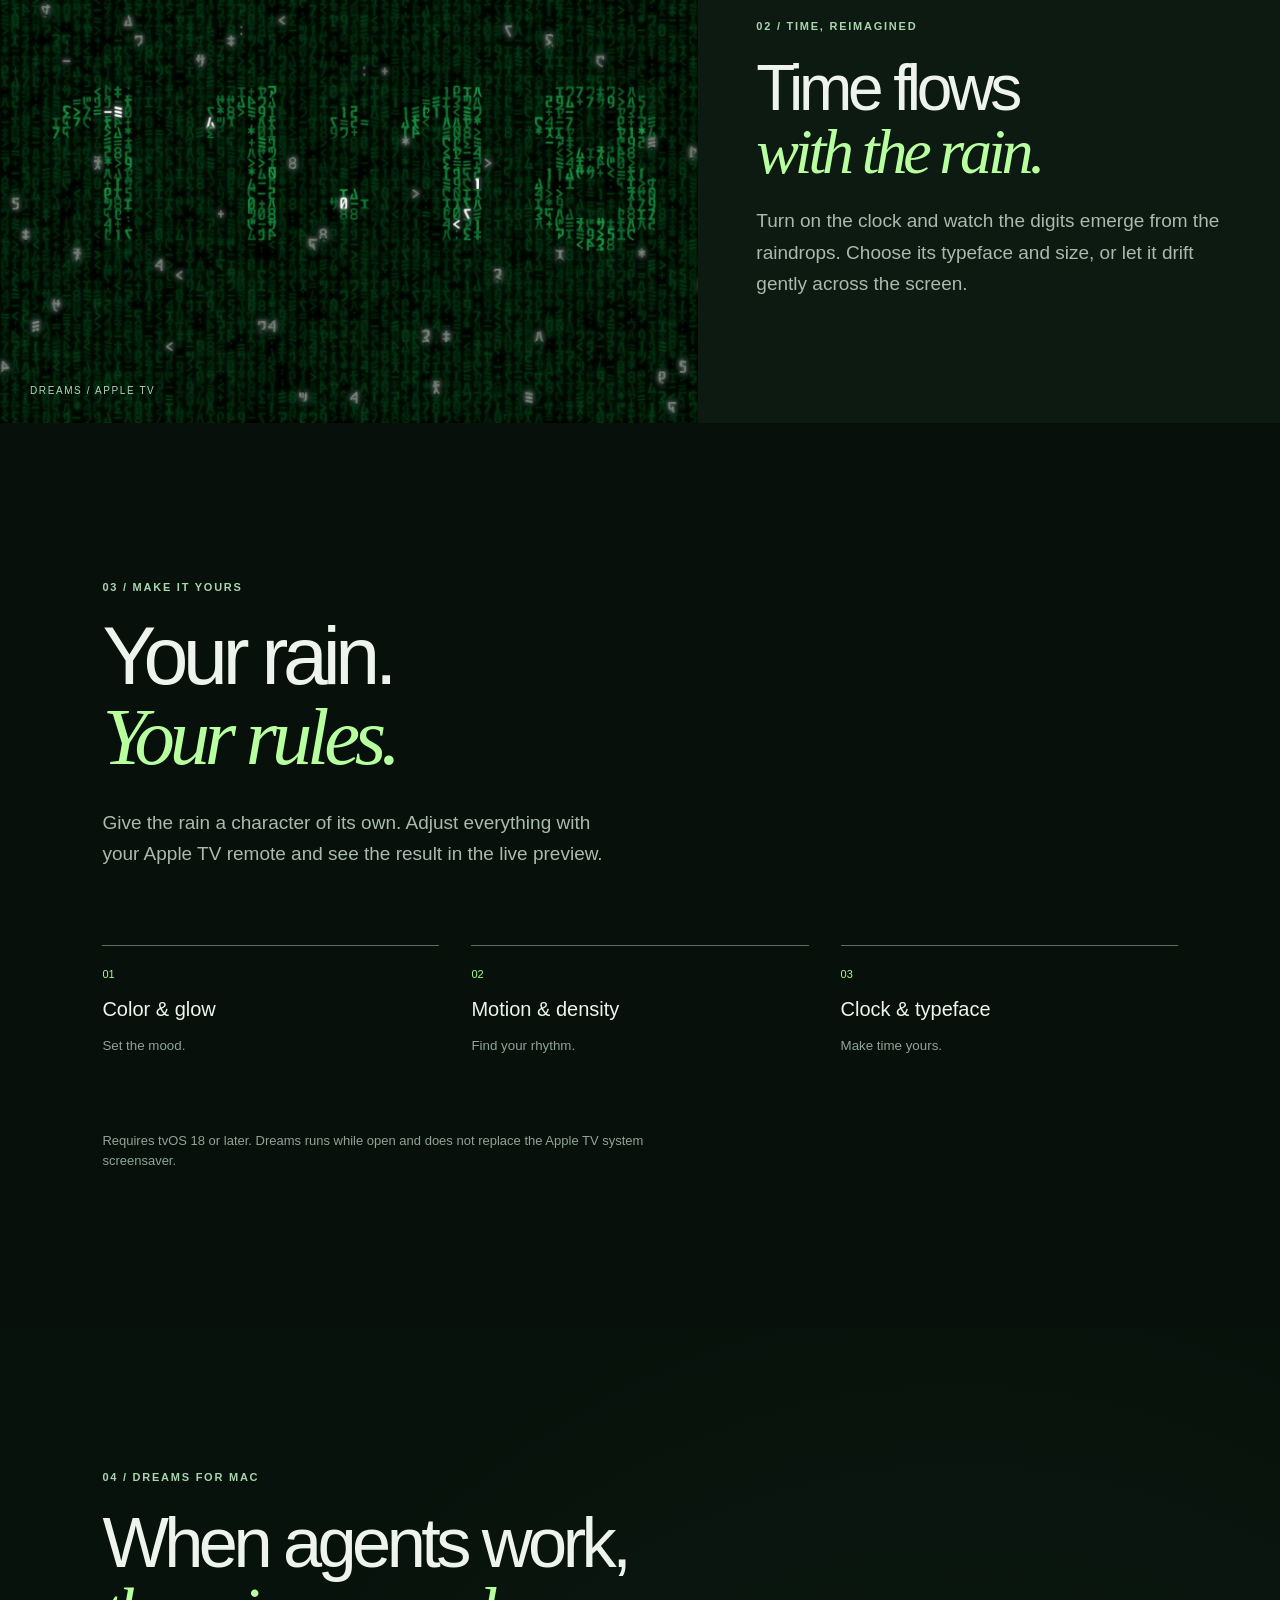
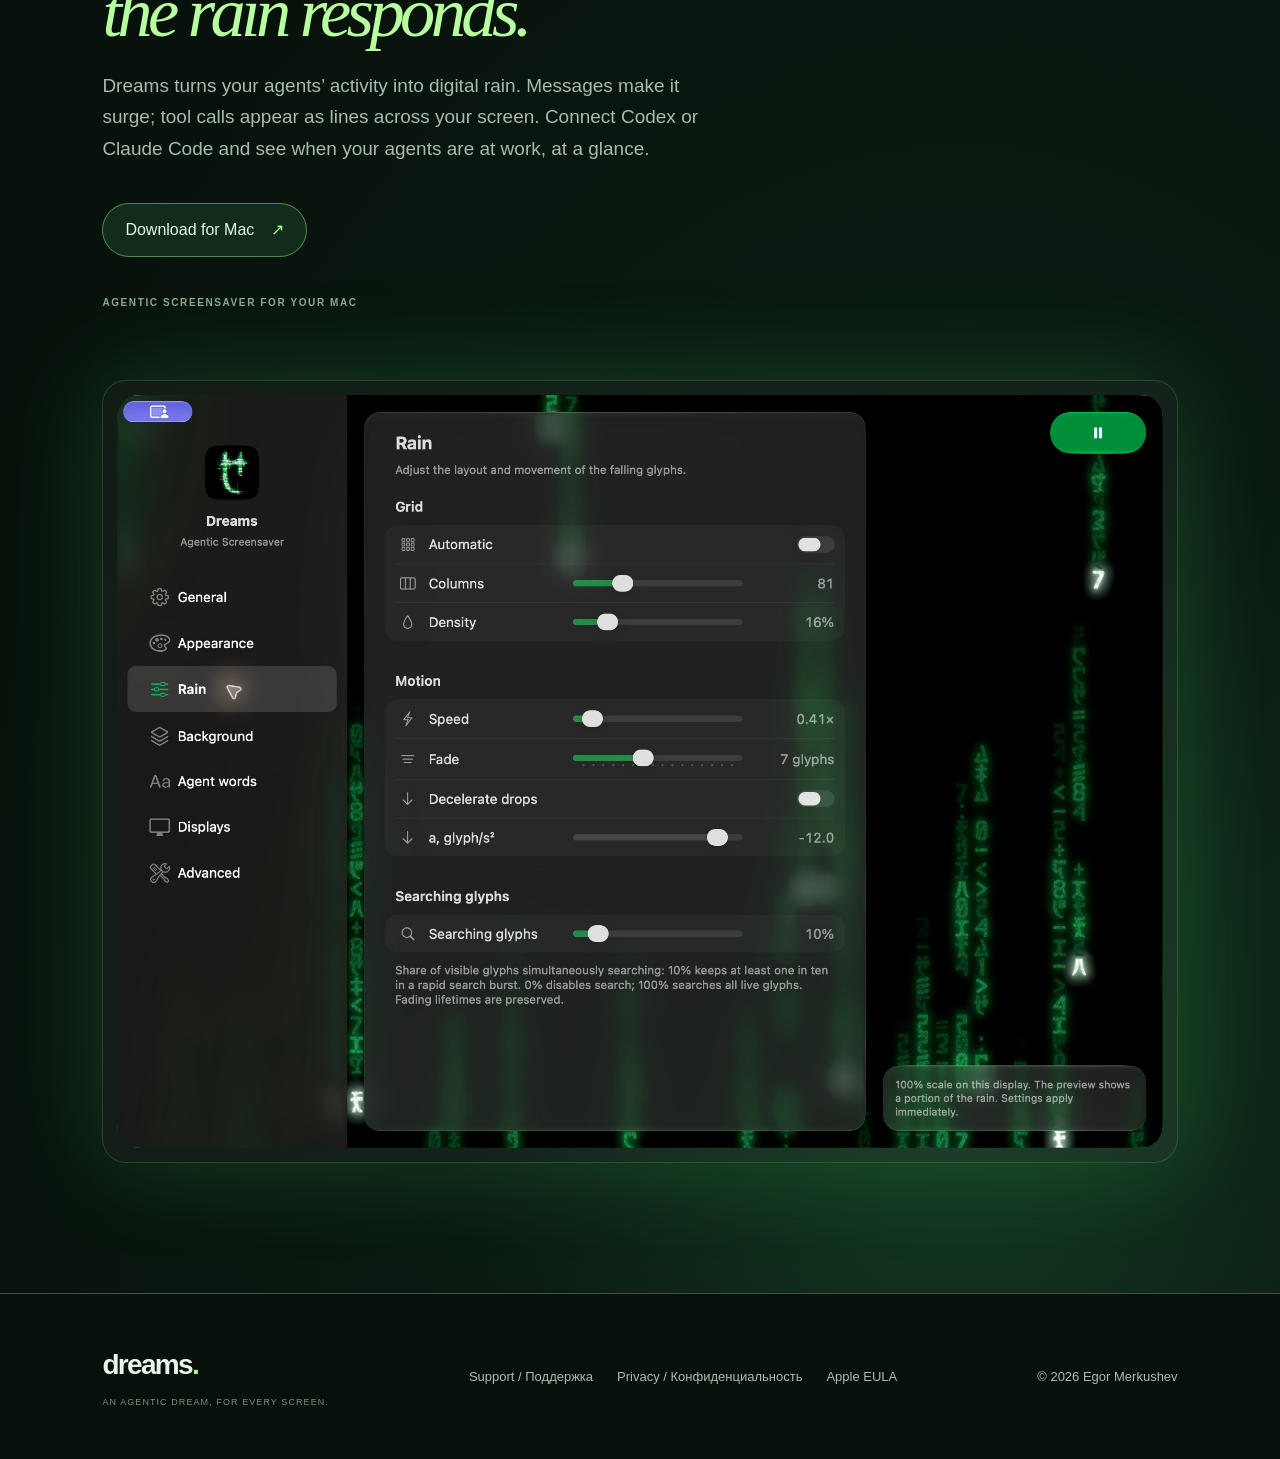
==== commit 5561dfa7: "Fix cached mobile screenshot styling" ====
--- a/website/dreams/index.html
+++ b/website/dreams/index.html
@@ -3,7 +3,7 @@
 <meta charset="utf-8"><meta name="viewport" content="width=device-width, initial-scale=1">
 <title>Dreams — Digital rain for Apple TV</title><meta name="description" content="Digital rain and a clock for Apple TV. Set the mood with Dreams.">
 <link rel="canonical" href="https://egormerkushev.ru/dreams/">
-<link rel="stylesheet" href="styles.css"><link rel="stylesheet" href="landing.css"><script src="language.js" defer></script>
+<link rel="stylesheet" href="styles.css"><link rel="stylesheet" href="landing.css?v=20261030-2"><script src="language.js" defer></script>
 </head><body class="landing">
 <header class="topbar"><a class="brand" data-local href="./"><span class="brand-mark">✳</span> dreams<span class="brand-dot">.</span></a><nav aria-label="Language"><a href="?lang=en" data-language-choice="en" lang="en">EN</a><a href="?lang=ru" data-language-choice="ru" lang="ru">RU</a></nav></header>
 <main>
--- a/website/dreams/landing.css
+++ b/website/dreams/landing.css
@@ -54,7 +54,7 @@
 .mac-link:hover, .mac-link:focus-visible { background: #1b4329; }
 .mac-caption { margin-top: 38px; color: #8aa890; font-size: 10px; font-weight: 700; letter-spacing: .16em; }
 .mac-window { max-width: 1200px; margin: 0 auto; padding: 14px; border: 1px solid #a5ff822b; border-radius: 24px; background: #ffffff0a; box-shadow: 0 0 100px #46eb7530; }
-.mac-window img { display: block; width: 100%; height: auto; border-radius: 20px; }
+.mac-window img { display: block; width: 100%; height: auto; clip-path: inset(0 round 2% / 3%); }
 .landing footer { border-top: 1px solid #425147; padding: 50px 8%; display: flex; justify-content: space-between; gap: 35px; font-size: 13px; color: #acbcb0; }
 .footer-brand { font-size: 28px; letter-spacing: -.06em; color: #ecf5ec; font-weight: 700; }
 .footer-brand small { display: block; font-size: 9px; letter-spacing: .12em; font-weight: 500; margin-top: 10px; color: #78927e; }
@@ -75,7 +75,6 @@
   .mac-heading { margin-bottom: 45px; }
   .mac-heading p:not(.section-label):not(.mac-caption) { font-size: 17px; }
   .mac-window { padding: 7px; border-radius: 16px; }
-  .mac-window img { border-radius: 9px; }
   .landing footer { align-items: start; flex-direction: column; padding: 45px 7%; }
   .footer-links { flex-direction: column; gap: 12px; }
 }
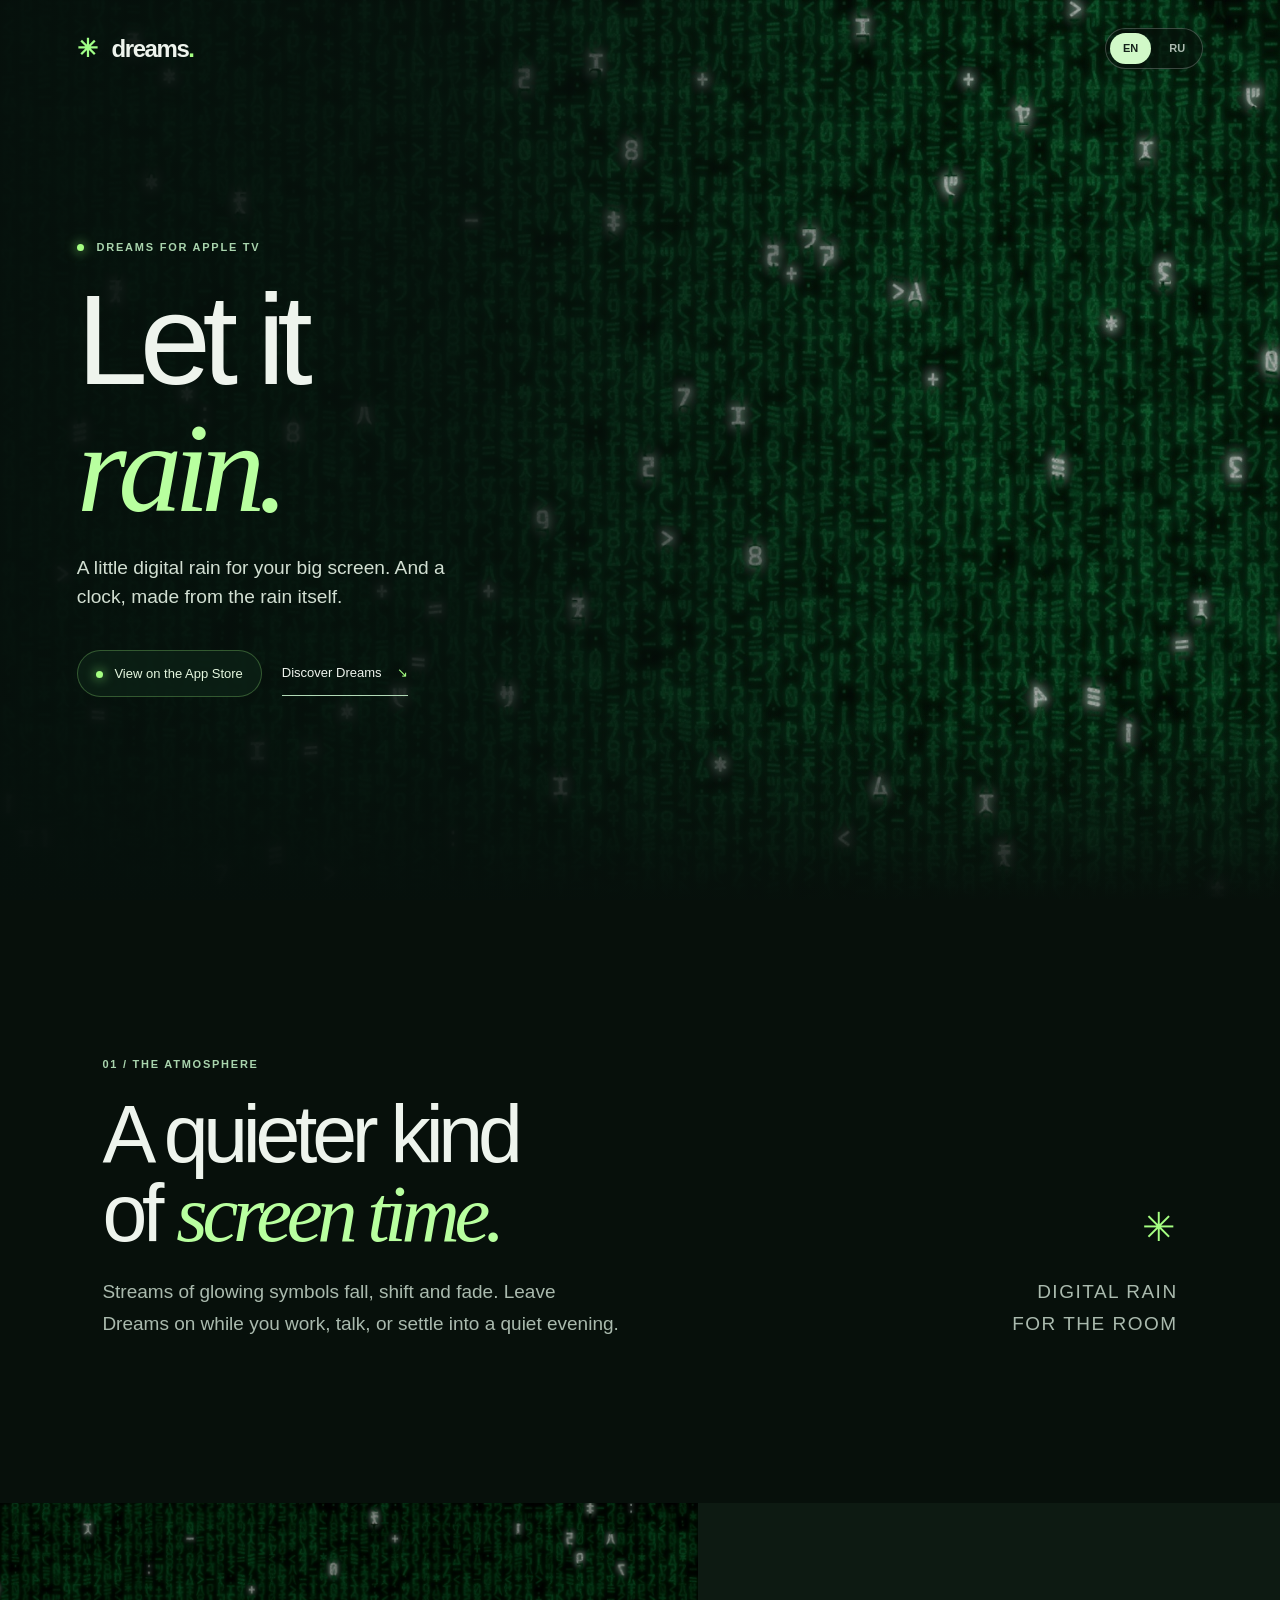
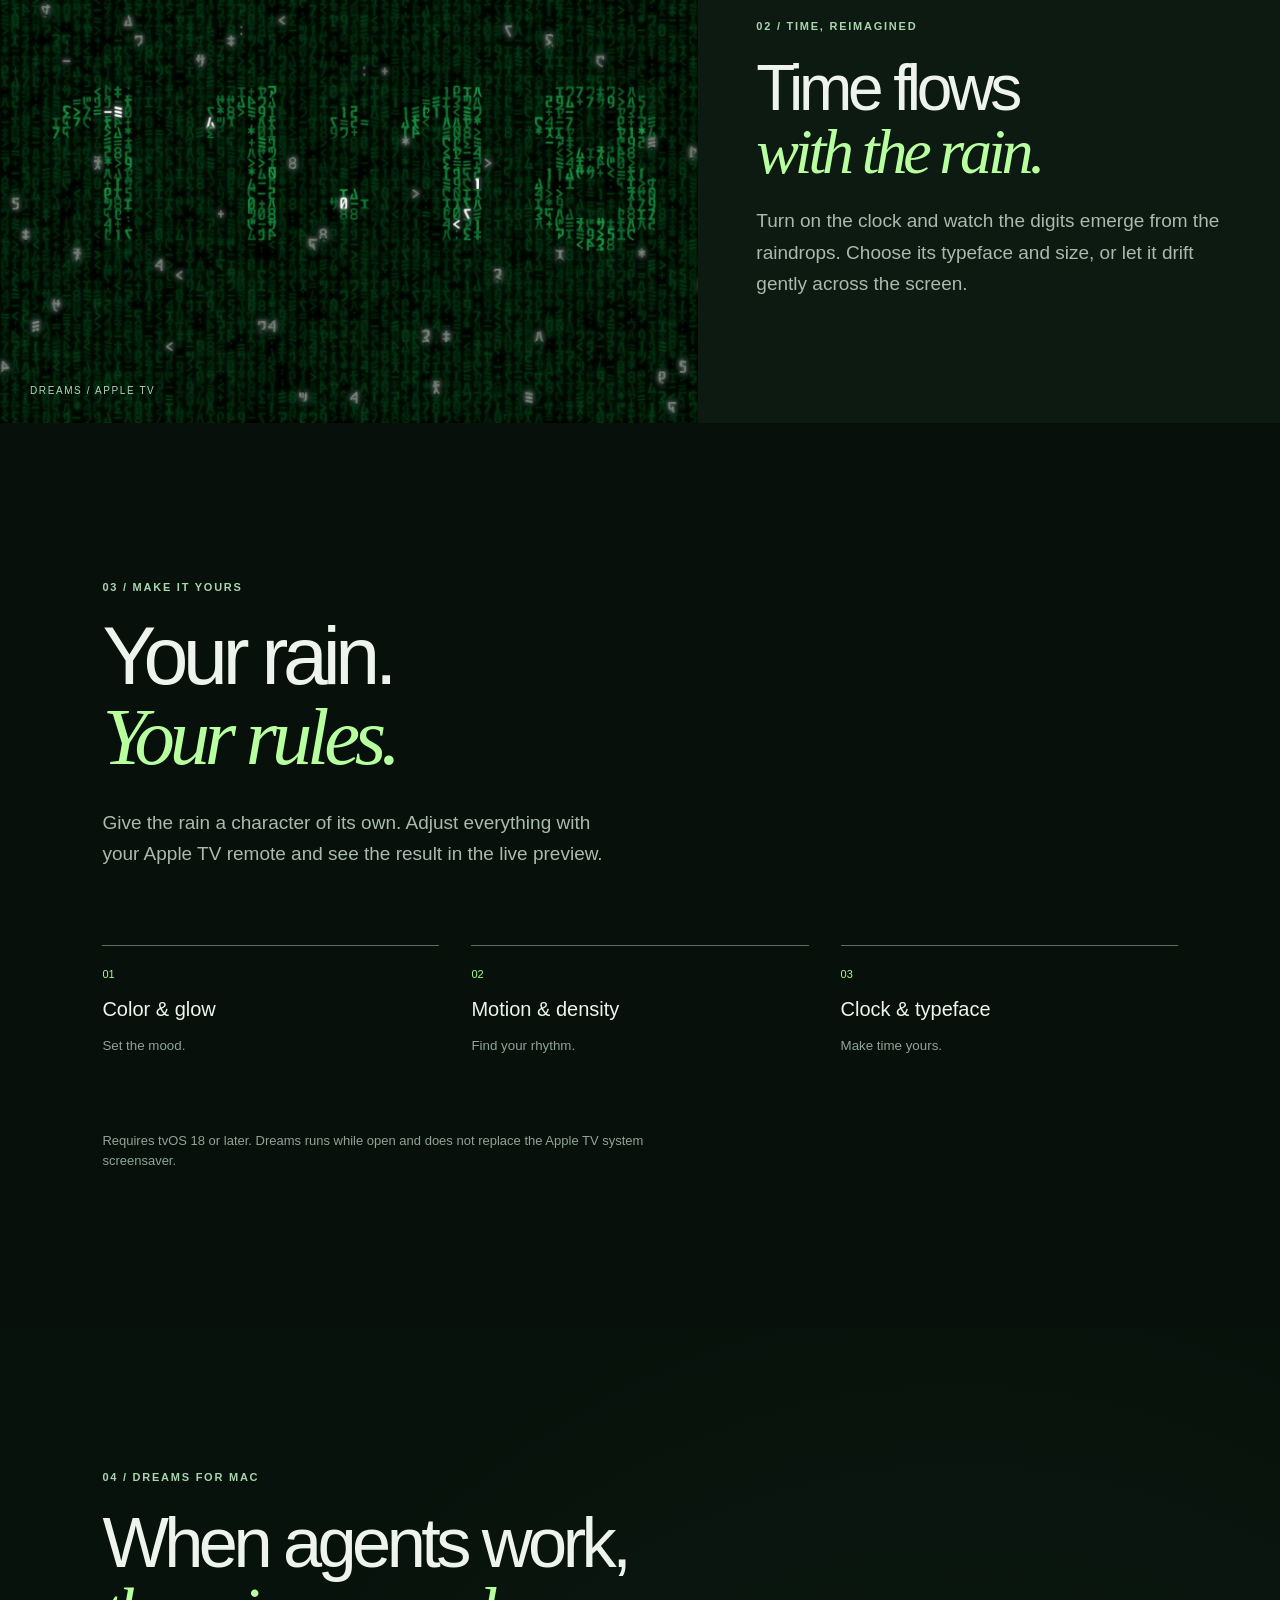
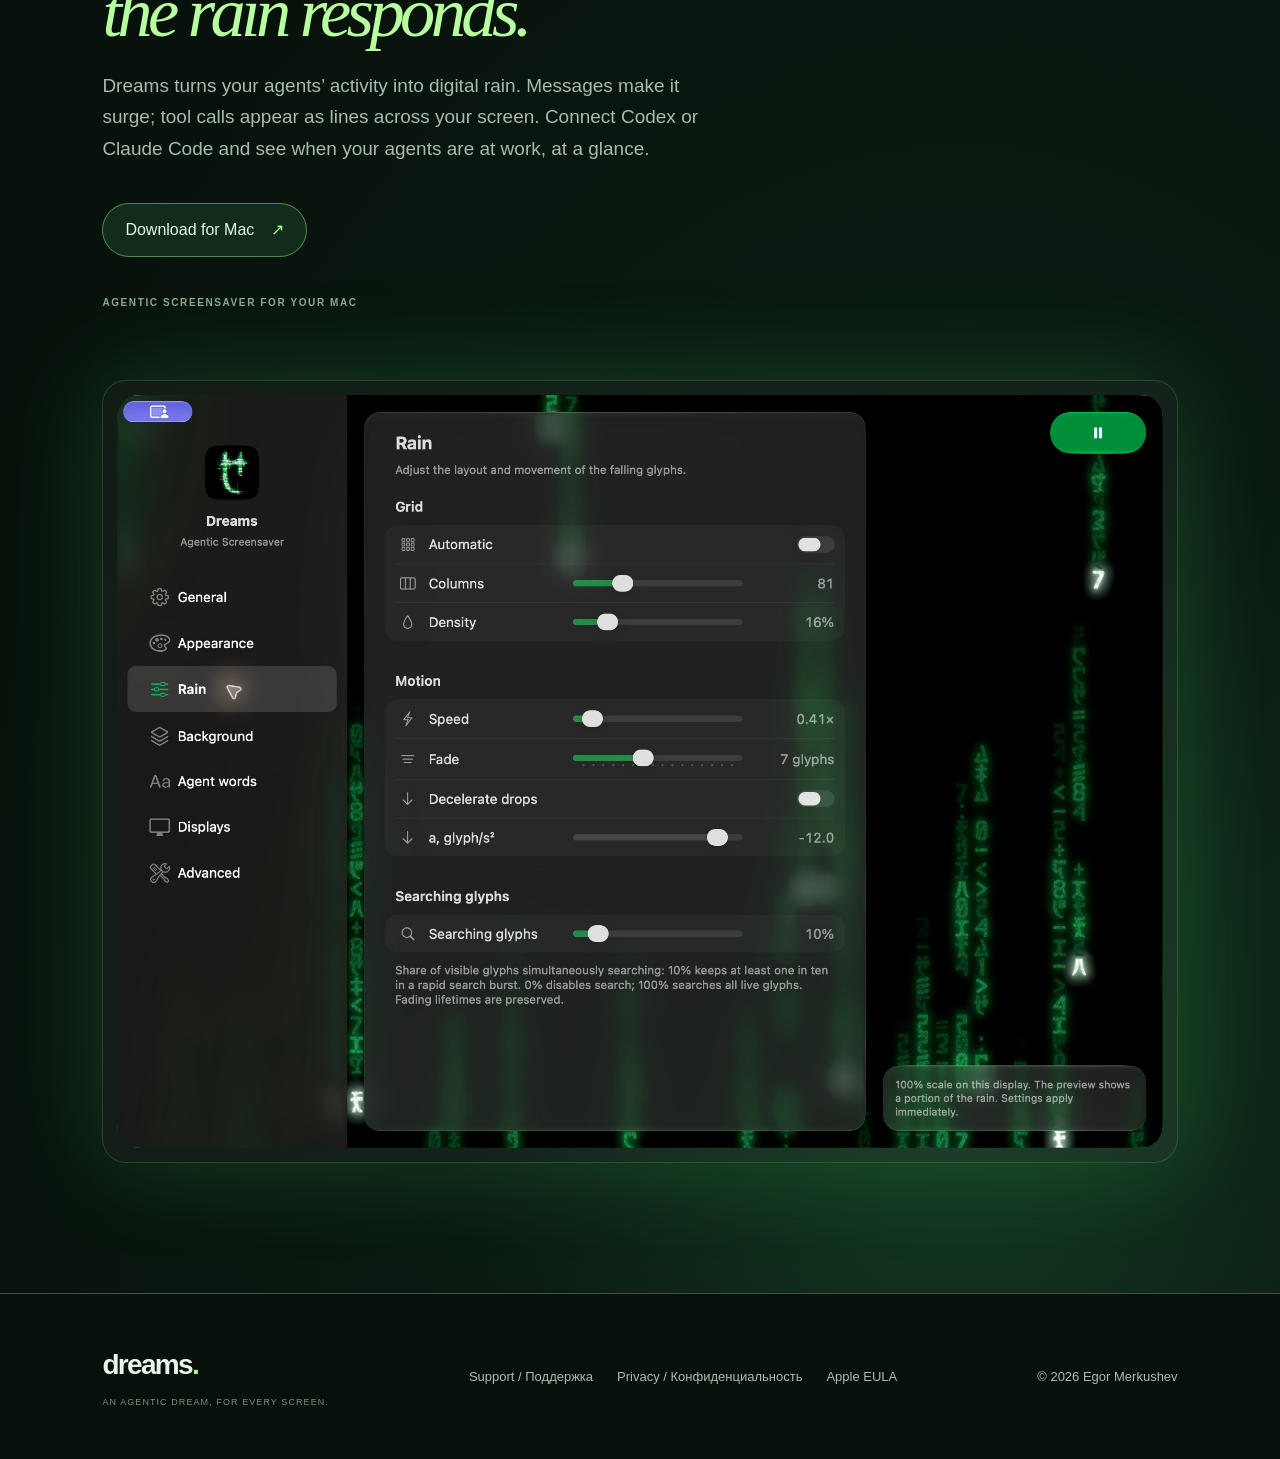
==== commit bbf1ed21: "Link Dreams TV on the App Store" ====
--- a/website/dreams/index.html
+++ b/website/dreams/index.html
@@ -8,8 +8,8 @@
 <header class="topbar"><a class="brand" data-local href="./"><span class="brand-mark">✳</span> dreams<span class="brand-dot">.</span></a><nav aria-label="Language"><a href="?lang=en" data-language-choice="en" lang="en">EN</a><a href="?lang=ru" data-language-choice="ru" lang="ru">RU</a></nav></header>
 <main>
 <section class="hero"><div class="hero-media" aria-hidden="true"><video autoplay muted loop playsinline preload="metadata" poster="assets/rain.jpg"><source src="assets/rain.mp4" type="video/mp4"></video></div><div class="hero-shade"></div><div class="hero-copy">
-<div lang="en" data-language="en" data-title="Dreams — Digital rain for Apple TV"><p class="kicker"><span class="dot"></span> DREAMS FOR APPLE TV</p><h1>Let it<br><em>rain.</em></h1><p class="hero-text">A little digital rain for your big screen. And a clock, made from the rain itself.</p><div class="hero-action"><a class="status" href="https://testflight.apple.com/join/Va6ewx4H"><span class="dot"></span> Join the TestFlight beta</a><a href="#discover">Discover Dreams <span aria-hidden="true">↘</span></a></div></div>
-<div lang="ru" data-language="ru" data-title="Dreams — цифровой дождь для Apple TV"><p class="kicker"><span class="dot"></span> DREAMS ДЛЯ APPLE TV</p><h1>Пусть идёт<br><em>дождь.</em></h1><p class="hero-text">Немного цифрового дождя на большом экране. И часы, которые складываются из его капель.</p><div class="hero-action"><a class="status" href="https://testflight.apple.com/join/Va6ewx4H"><span class="dot"></span> Попробовать в TestFlight</a><a href="#discover">Узнать о Dreams <span aria-hidden="true">↘</span></a></div></div>
+<div lang="en" data-language="en" data-title="Dreams — Digital rain for Apple TV"><p class="kicker"><span class="dot"></span> DREAMS FOR APPLE TV</p><h1>Let it<br><em>rain.</em></h1><p class="hero-text">A little digital rain for your big screen. And a clock, made from the rain itself.</p><div class="hero-action"><a class="status" href="https://apps.apple.com/us/app/dreams-tv/id6826786729"><span class="dot"></span> View on the App Store</a><a href="#discover">Discover Dreams <span aria-hidden="true">↘</span></a></div></div>
+<div lang="ru" data-language="ru" data-title="Dreams — цифровой дождь для Apple TV"><p class="kicker"><span class="dot"></span> DREAMS ДЛЯ APPLE TV</p><h1>Пусть идёт<br><em>дождь.</em></h1><p class="hero-text">Немного цифрового дождя на большом экране. И часы, которые складываются из его капель.</p><div class="hero-action"><a class="status" href="https://apps.apple.com/us/app/dreams-tv/id6826786729"><span class="dot"></span> Открыть в App Store</a><a href="#discover">Узнать о Dreams <span aria-hidden="true">↘</span></a></div></div>
 </div></section>
 <section id="discover" class="intro"><div lang="en" data-language="en"><p class="section-label">01 / THE ATMOSPHERE</p><h2>A quieter kind<br>of <em>screen time.</em></h2><p>Streams of glowing symbols fall, shift and fade. Leave Dreams on while you work, talk, or settle into a quiet evening.</p></div><div lang="ru" data-language="ru"><p class="section-label">01 / АТМОСФЕРА</p><h2>Немного тишины<br>на <em>большом экране.</em></h2><p>Потоки светящихся символов падают, меняются и постепенно растворяются. Оставьте Dreams фоном для работы, разговора или тихого вечера.</p></div><div class="intro-note"><span>✳</span><p>DIGITAL RAIN<br>FOR THE ROOM</p></div></section>
 <section class="clock-section"><div class="clock-image"><img src="assets/clock.jpg" alt="" loading="lazy"><span class="image-caption">DREAMS / APPLE TV</span></div><div class="clock-copy"><div lang="en" data-language="en"><p class="section-label">02 / TIME, REIMAGINED</p><h2>Time flows<br><em>with the rain.</em></h2><p>Turn on the clock and watch the digits emerge from the raindrops. Choose its typeface and size, or let it drift gently across the screen.</p></div><div lang="ru" data-language="ru"><p class="section-label">02 / ВРЕМЯ ВНУТРИ ДОЖДЯ</p><h2>Время течёт<br><em>вместе с дождём.</em></h2><p>Включите часы — цифры проступят из капель самого дождя. Выберите шрифт и размер или позвольте часам плавно перемещаться по экрану.</p></div></div></section>
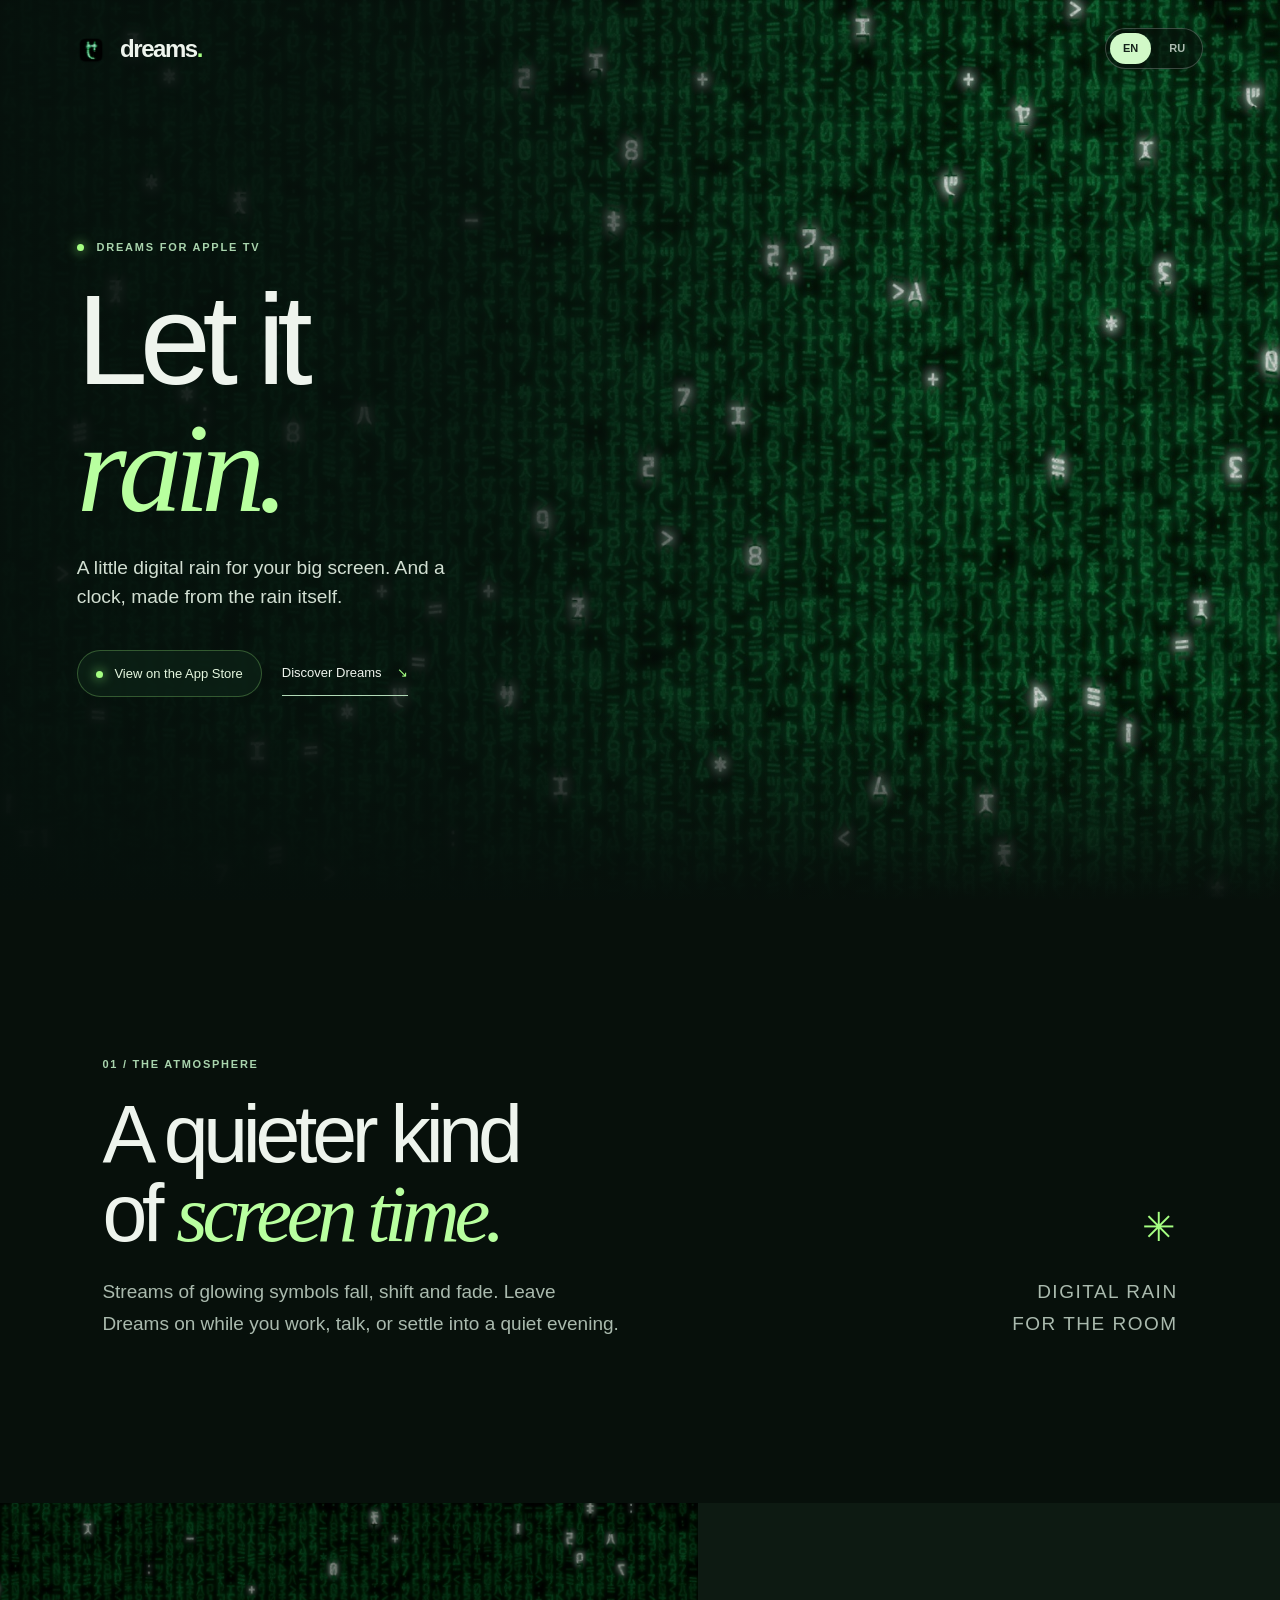
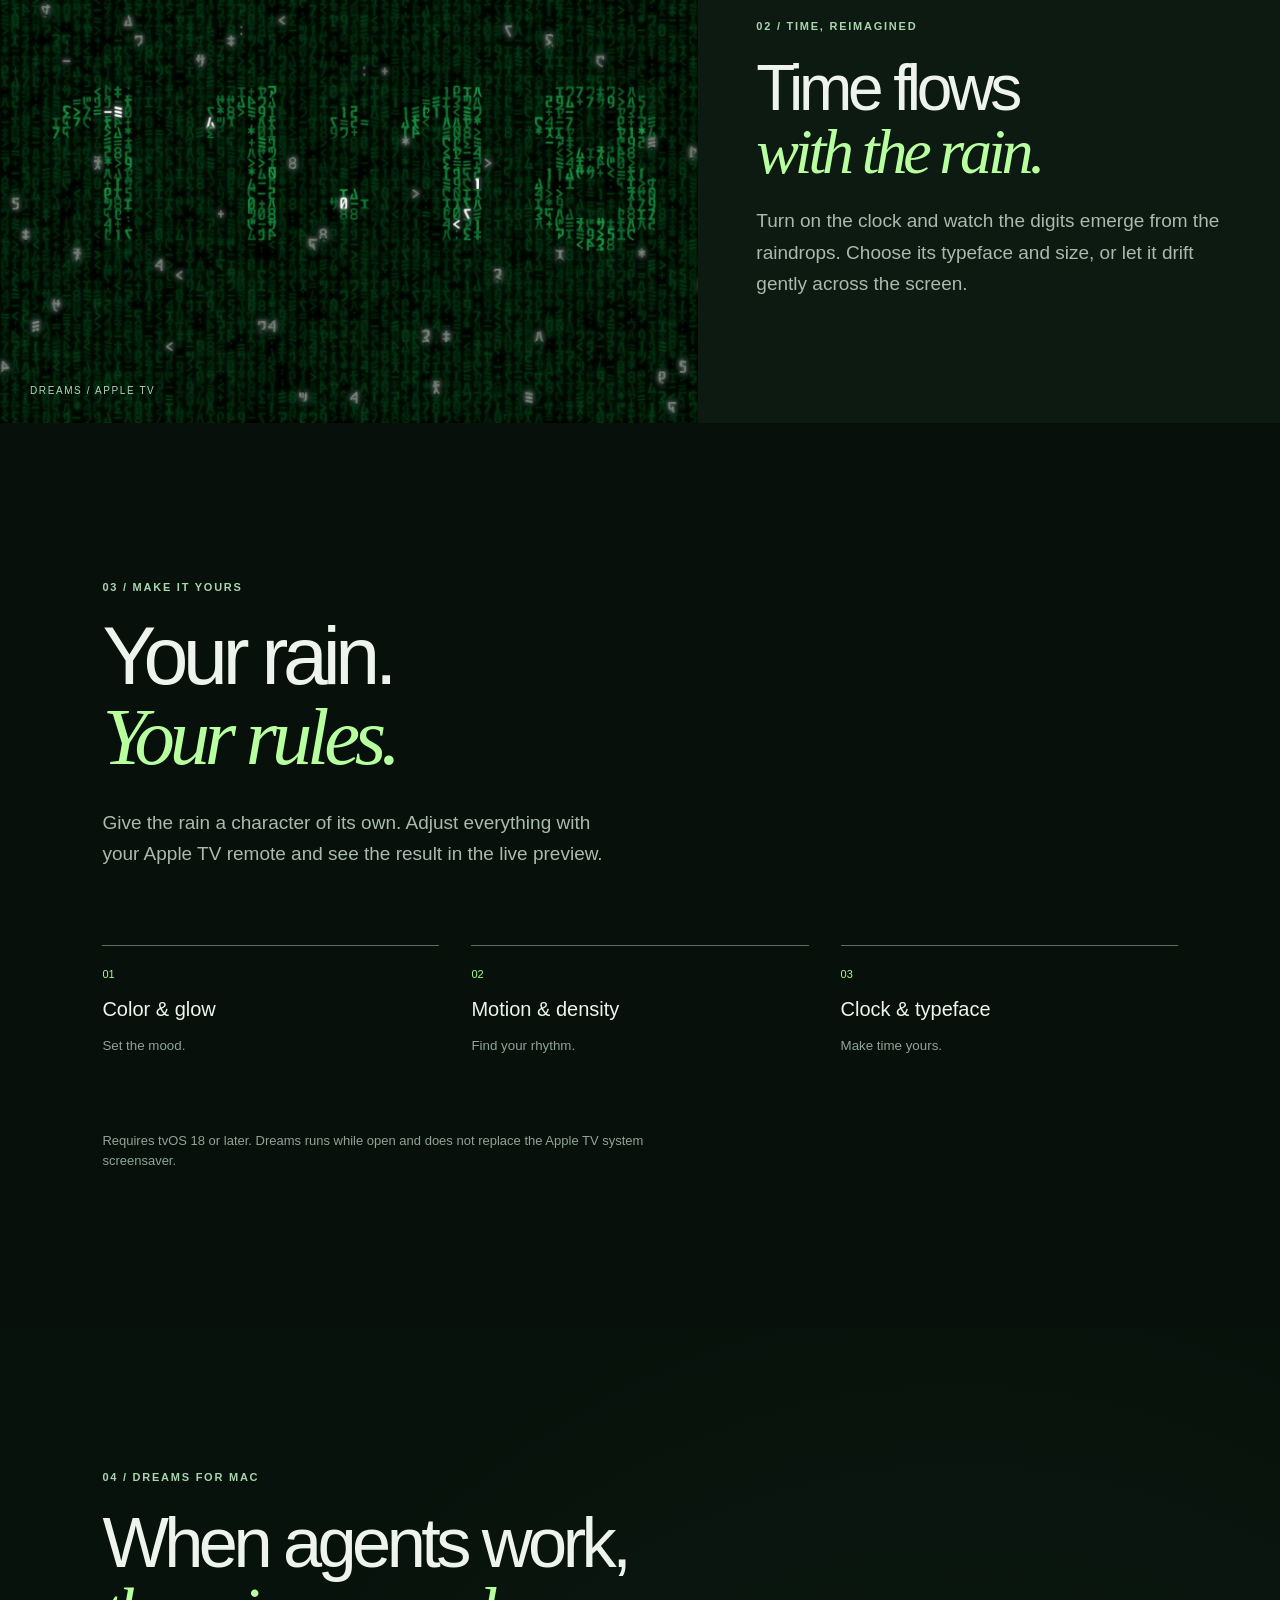
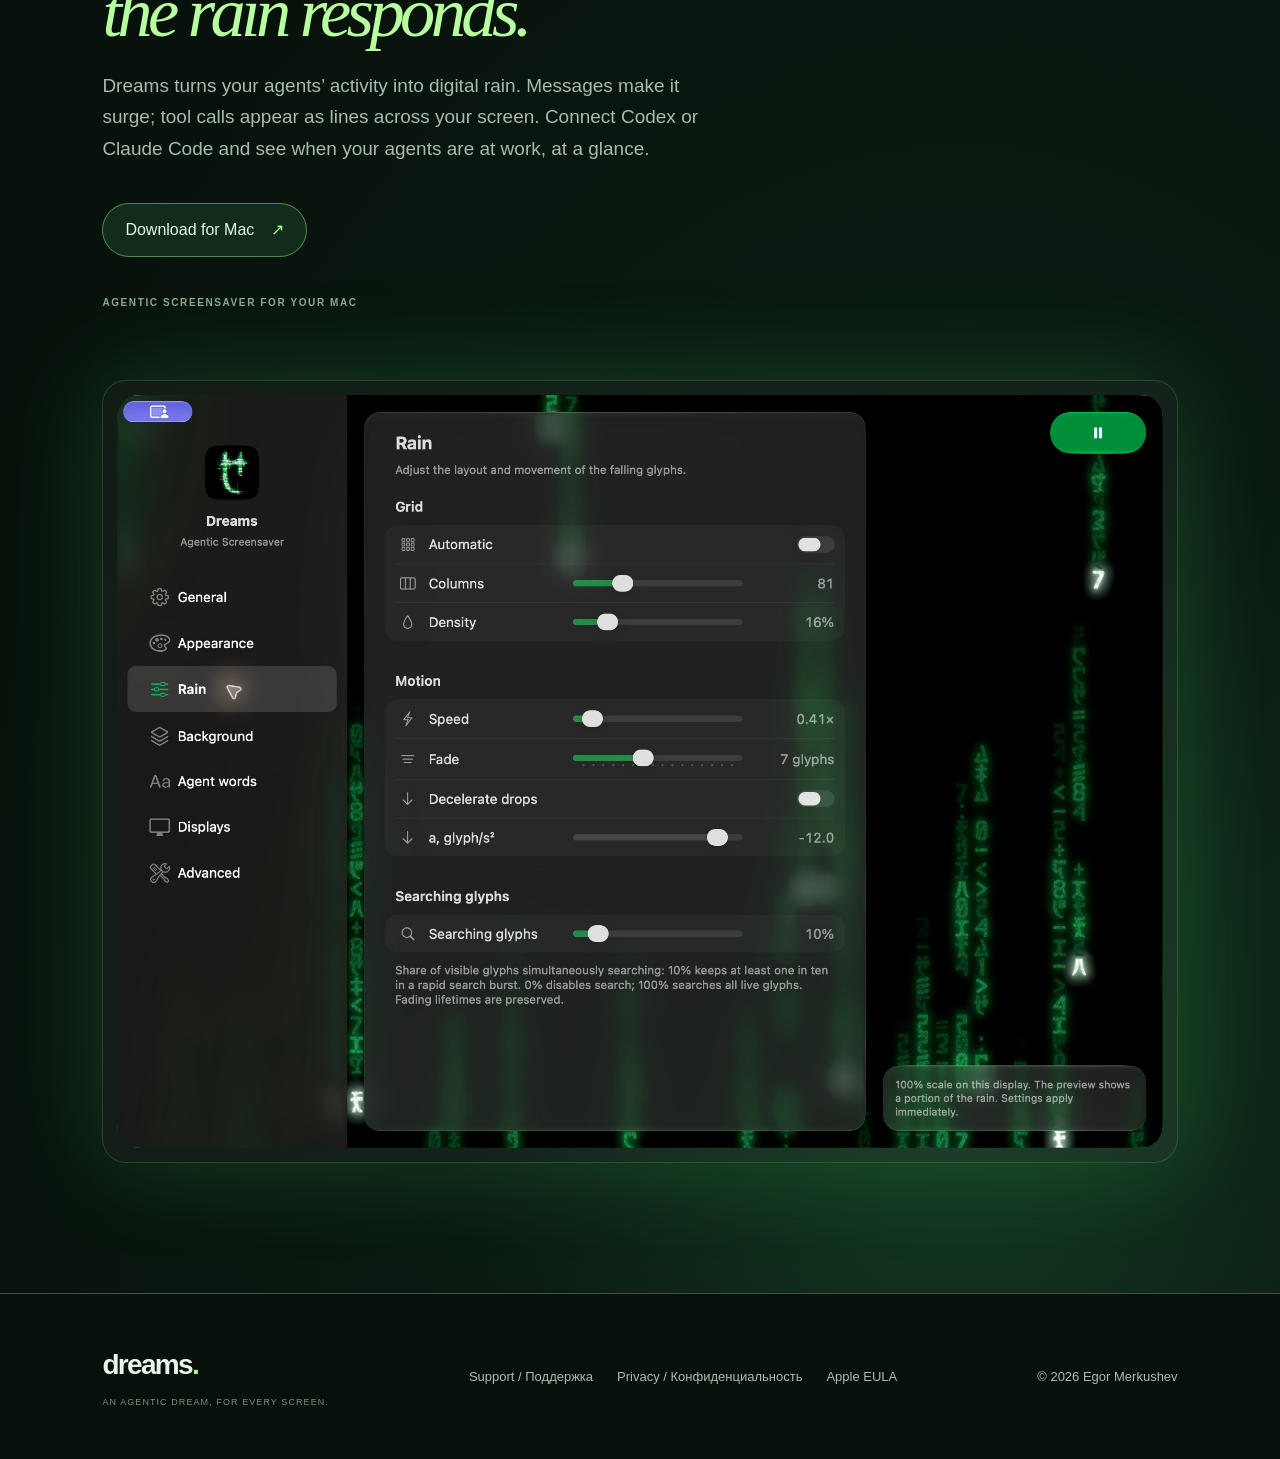
==== commit 0cd2f04d: "Improve mobile hero and video playback" ====
--- a/website/dreams/index.html
+++ b/website/dreams/index.html
@@ -1,16 +1,16 @@
 <!doctype html>
 <html lang="en"><head>
-<meta charset="utf-8"><meta name="viewport" content="width=device-width, initial-scale=1">
+<meta charset="utf-8"><meta name="viewport" content="width=device-width, initial-scale=1, viewport-fit=cover">
 <title>Dreams — Digital rain for Apple TV</title><meta name="description" content="Digital rain and a clock for Apple TV. Set the mood with Dreams.">
 <link rel="canonical" href="https://egormerkushev.ru/dreams/">
-<link rel="stylesheet" href="styles.css"><link rel="stylesheet" href="landing.css?v=20261030-2"><script src="language.js" defer></script>
+<link rel="stylesheet" href="styles.css"><link rel="stylesheet" href="landing.css?v=20261104"><script src="language.js" defer></script><script src="hero-video.js" defer></script>
 </head><body class="landing">
-<header class="topbar"><a class="brand" data-local href="./"><span class="brand-mark">✳</span> dreams<span class="brand-dot">.</span></a><nav aria-label="Language"><a href="?lang=en" data-language-choice="en" lang="en">EN</a><a href="?lang=ru" data-language-choice="ru" lang="ru">RU</a></nav></header>
+<header class="topbar"><a class="brand" data-local href="./"><img class="brand-mark" src="assets/dreams-icon.png" alt=""> dreams<span class="brand-dot">.</span></a><nav aria-label="Language"><a href="?lang=en" data-language-choice="en" lang="en">EN</a><a href="?lang=ru" data-language-choice="ru" lang="ru">RU</a></nav></header>
 <main>
 <section class="hero"><div class="hero-media" aria-hidden="true"><video autoplay muted loop playsinline preload="metadata" poster="assets/rain.jpg"><source src="assets/rain.mp4" type="video/mp4"></video></div><div class="hero-shade"></div><div class="hero-copy">
 <div lang="en" data-language="en" data-title="Dreams — Digital rain for Apple TV"><p class="kicker"><span class="dot"></span> DREAMS FOR APPLE TV</p><h1>Let it<br><em>rain.</em></h1><p class="hero-text">A little digital rain for your big screen. And a clock, made from the rain itself.</p><div class="hero-action"><a class="status" href="https://apps.apple.com/us/app/dreams-tv/id6826786729"><span class="dot"></span> View on the App Store</a><a href="#discover">Discover Dreams <span aria-hidden="true">↘</span></a></div></div>
 <div lang="ru" data-language="ru" data-title="Dreams — цифровой дождь для Apple TV"><p class="kicker"><span class="dot"></span> DREAMS ДЛЯ APPLE TV</p><h1>Пусть идёт<br><em>дождь.</em></h1><p class="hero-text">Немного цифрового дождя на большом экране. И часы, которые складываются из его капель.</p><div class="hero-action"><a class="status" href="https://apps.apple.com/us/app/dreams-tv/id6826786729"><span class="dot"></span> Открыть в App Store</a><a href="#discover">Узнать о Dreams <span aria-hidden="true">↘</span></a></div></div>
-</div></section>
+</div><button class="hero-play" type="button" hidden><span lang="en" data-language="en">Play background video</span><span lang="ru" data-language="ru">Включить видео на фоне</span></button></section>
 <section id="discover" class="intro"><div lang="en" data-language="en"><p class="section-label">01 / THE ATMOSPHERE</p><h2>A quieter kind<br>of <em>screen time.</em></h2><p>Streams of glowing symbols fall, shift and fade. Leave Dreams on while you work, talk, or settle into a quiet evening.</p></div><div lang="ru" data-language="ru"><p class="section-label">01 / АТМОСФЕРА</p><h2>Немного тишины<br>на <em>большом экране.</em></h2><p>Потоки светящихся символов падают, меняются и постепенно растворяются. Оставьте Dreams фоном для работы, разговора или тихого вечера.</p></div><div class="intro-note"><span>✳</span><p>DIGITAL RAIN<br>FOR THE ROOM</p></div></section>
 <section class="clock-section"><div class="clock-image"><img src="assets/clock.jpg" alt="" loading="lazy"><span class="image-caption">DREAMS / APPLE TV</span></div><div class="clock-copy"><div lang="en" data-language="en"><p class="section-label">02 / TIME, REIMAGINED</p><h2>Time flows<br><em>with the rain.</em></h2><p>Turn on the clock and watch the digits emerge from the raindrops. Choose its typeface and size, or let it drift gently across the screen.</p></div><div lang="ru" data-language="ru"><p class="section-label">02 / ВРЕМЯ ВНУТРИ ДОЖДЯ</p><h2>Время течёт<br><em>вместе с дождём.</em></h2><p>Включите часы — цифры проступят из капель самого дождя. Выберите шрифт и размер или позвольте часам плавно перемещаться по экрану.</p></div></div></section>
 <section class="details"><div lang="en" data-language="en"><p class="section-label">03 / MAKE IT YOURS</p><h2>Your rain.<br><em>Your rules.</em></h2><p>Give the rain a character of its own. Adjust everything with your Apple TV remote and see the result in the live preview.</p><div class="detail-list"><div><span>01</span><strong>Color &amp; glow</strong><small>Set the mood.</small></div><div><span>02</span><strong>Motion &amp; density</strong><small>Find your rhythm.</small></div><div><span>03</span><strong>Clock &amp; typeface</strong><small>Make time yours.</small></div></div><p class="fine-print">Requires tvOS 18 or later. Dreams runs while open and does not replace the Apple TV system screensaver.</p></div><div lang="ru" data-language="ru"><p class="section-label">03 / НАСТРОЙТЕ ПОД СЕБЯ</p><h2>Ваш дождь.<br><em>Ваши правила.</em></h2><p>У дождя может быть свой характер. Меняйте настройки с пульта Apple TV и сразу смотрите на результат.</p><div class="detail-list"><div><span>01</span><strong>Цвет и свечение</strong><small>Создайте настроение.</small></div><div><span>02</span><strong>Движение и плотность</strong><small>Найдите свой ритм.</small></div><div><span>03</span><strong>Часы и шрифт</strong><small>Добавьте время.</small></div></div><p class="fine-print">Требуется tvOS 18 или новее. Dreams работает, пока открыт, и не заменяет системную заставку Apple TV.</p></div></section>
--- a/website/dreams/landing.css
+++ b/website/dreams/landing.css
@@ -4,7 +4,7 @@
 .landing a { text-decoration: none; }
 .landing .topbar { position: absolute; z-index: 3; top: 0; width: 100%; padding: 28px 6%; border: 0; }
 .landing .brand { font-size: 24px; font-weight: 700; letter-spacing: -.06em; }
-.brand-mark { color: #a0ff87; display: inline-block; font-size: 25px; margin-right: 10px; }
+.brand-mark { display: inline-block; width: 28px; height: 28px; margin-right: 10px; vertical-align: middle; }
 .brand-dot, .footer-brand span { color: #a5ff82; }
 .landing nav { gap: 5px; border: 1px solid #ffffff38; padding: 4px; border-radius: 40px; background: #07100b99; }
 .landing nav a { font: 600 11px/1 sans-serif; padding: 10px 13px; border-radius: 30px; color: #acbbb0; }
@@ -12,6 +12,8 @@
 .landing main { padding: 0; }
 .hero { position: relative; min-height: min(850px, 100svh); min-height: max(670px, 100svh); display: flex; align-items: center; overflow: hidden; background: #020906; }
 .hero-media, .hero-shade { position: absolute; inset: 0; }
+.hero-media { background: center/cover url("assets/rain.jpg"); }
+.hero-play { position: absolute; z-index: 2; right: 6%; bottom: 24px; padding: 9px 14px; color: #e5f7df; background: #0c2216e8; border: 1px solid #a5ff8266; border-radius: 24px; font: inherit; font-size: 12px; cursor: pointer; }
 .hero-media video { width: 100%; height: 100%; object-fit: cover; opacity: .8; }
 .hero-shade { background: linear-gradient(90deg, #06100cf5 0%, #06100cd9 35%, #06100c38 75%), linear-gradient(0deg,#07100b 0%,transparent 22%); }
 .hero-copy { z-index: 1; width: min(900px, 90%); padding: 140px 6% 115px; }
@@ -60,10 +62,10 @@
 .footer-brand small { display: block; font-size: 9px; letter-spacing: .12em; font-weight: 500; margin-top: 10px; color: #78927e; }
 .footer-links { display: flex; flex-wrap: wrap; gap: 24px; }
 @media (max-width: 700px) {
-  .landing .topbar { padding: 22px 6%; }
+  .landing .topbar { padding: calc(22px + env(safe-area-inset-top, 0px)) max(6%, env(safe-area-inset-right, 0px)) 22px max(6%, env(safe-area-inset-left, 0px)); }
   .hero { min-height: 760px; min-height: 100svh; }
   .hero-shade { background: linear-gradient(90deg, #06100ce8, #06100c65), linear-gradient(0deg,#07100b,transparent 35%); }
-  .hero-copy { width: 100%; padding: 130px 6% 110px; }
+  .hero-copy { width: 100%; padding: calc(130px + env(safe-area-inset-top, 0px)) 6% 110px; }
   .landing h1 { font-size: clamp(68px, 13vw, 105px); }
   .intro, .details { padding: 90px 7%; }
   .intro-note { display: none; }
